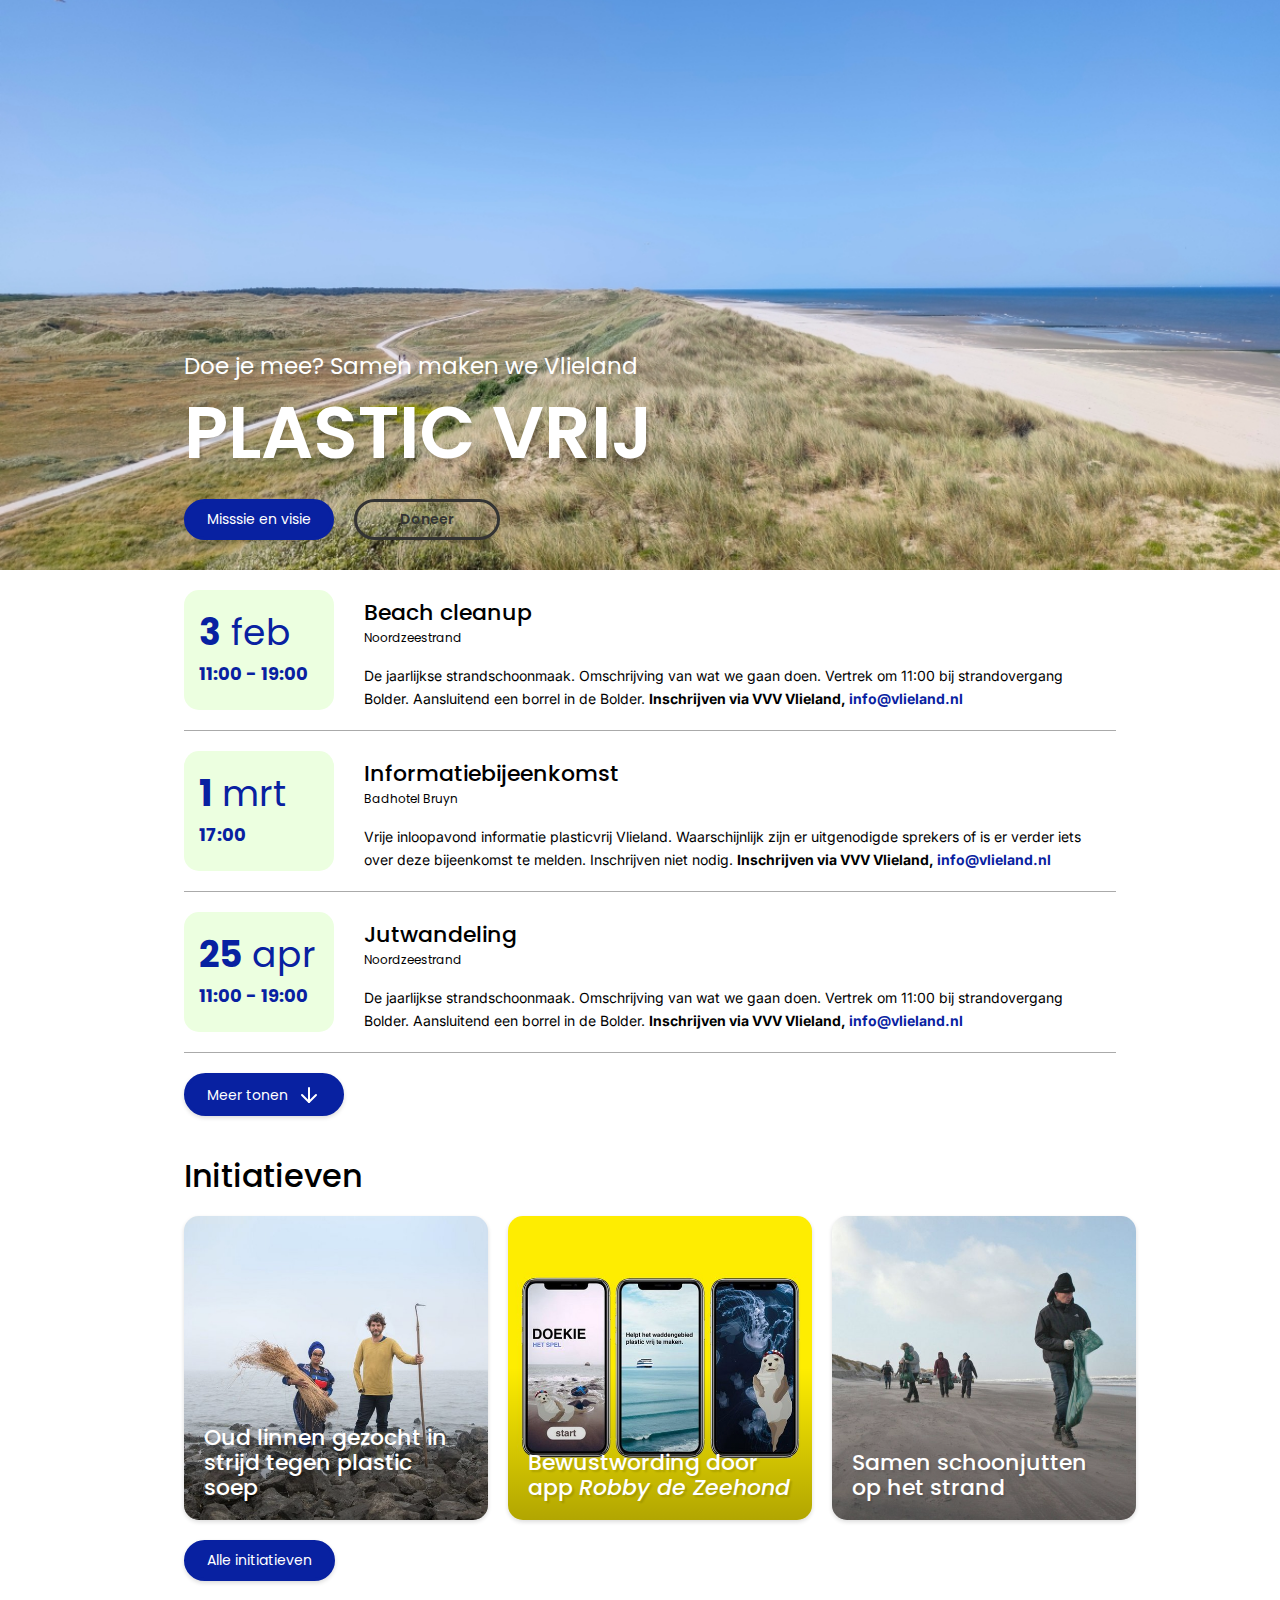
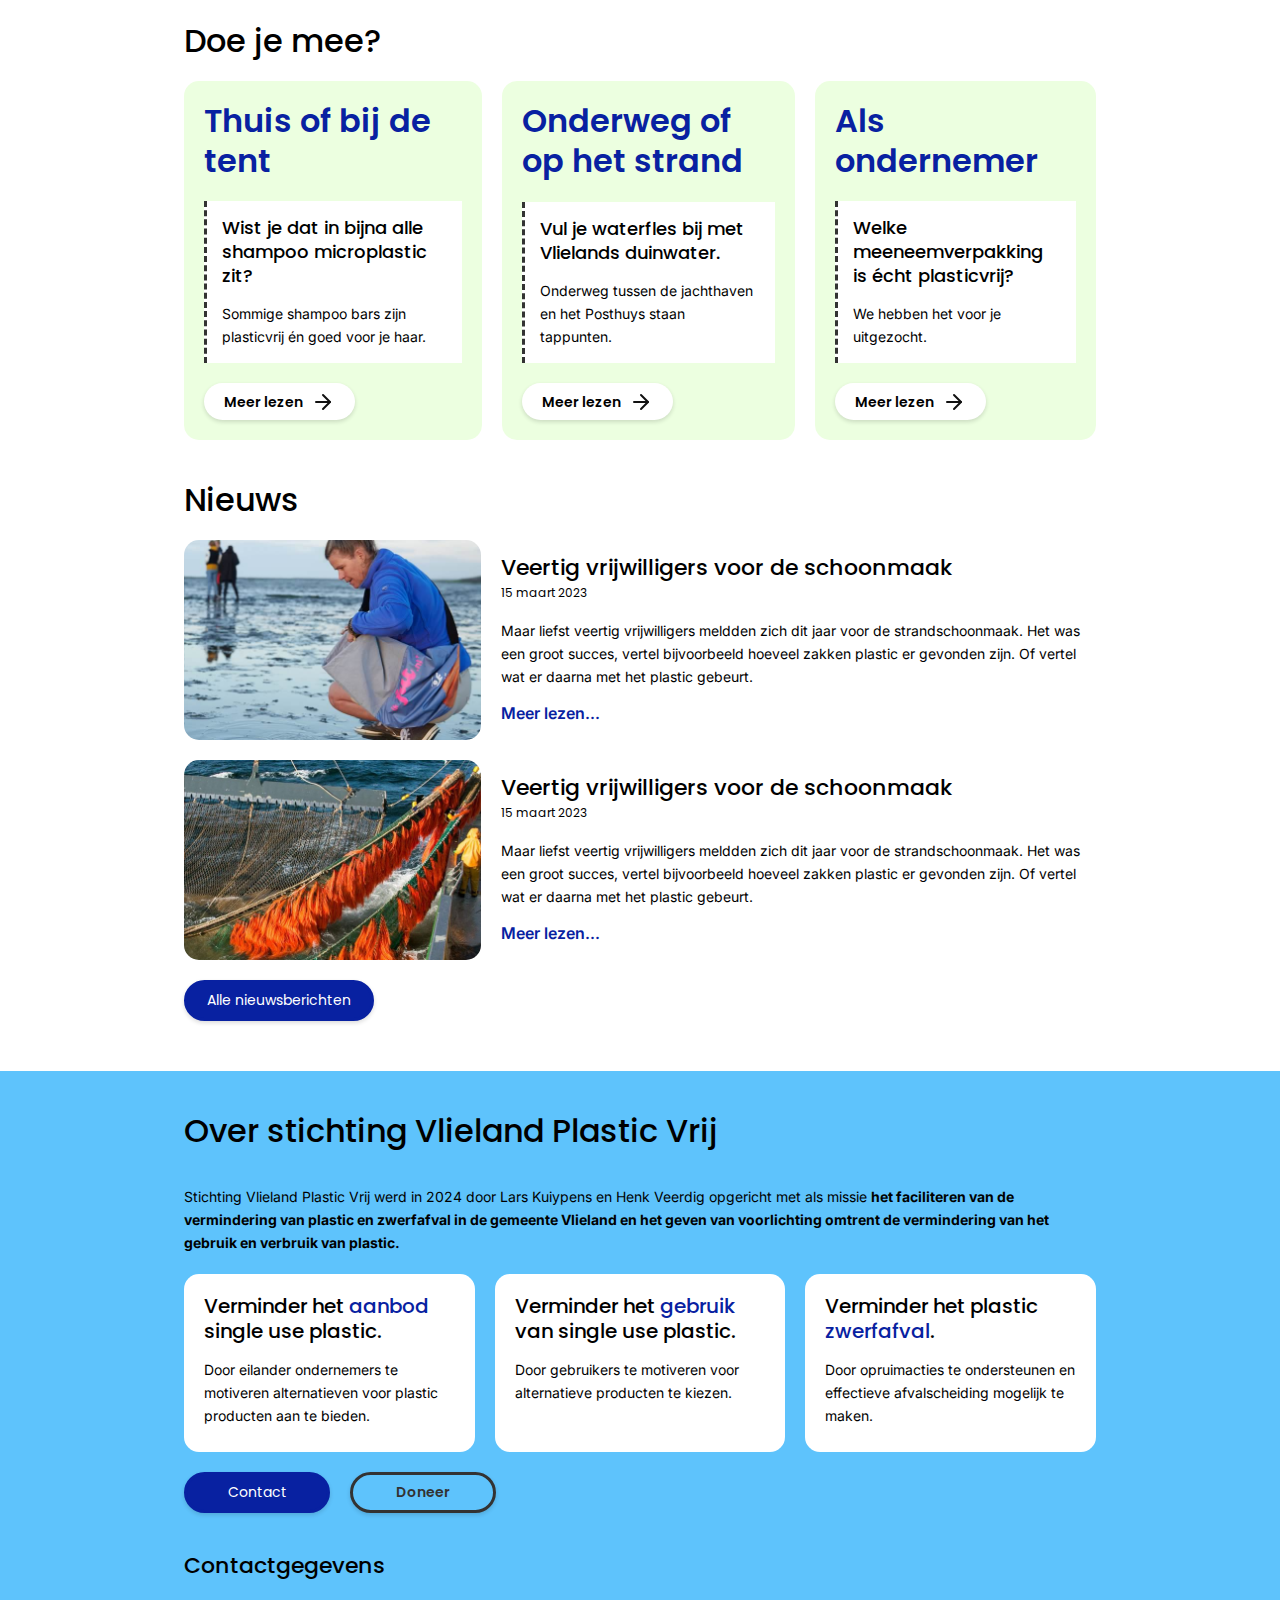
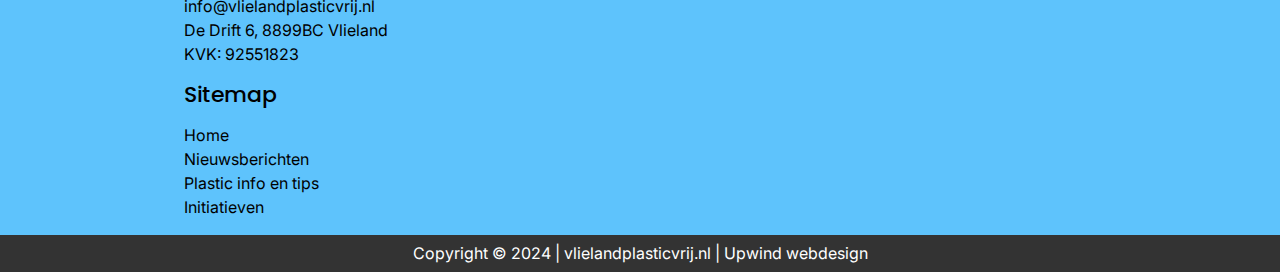
==== index.html @ a77dc246 "Update index.html" ====
<!DOCTYPE html>
<html lang="nl">

<head>
    <meta charset="UTF-8">
    <meta name="viewport" content="width=device-width, initial-scale=1.0">
    <link rel="stylesheet" href="style/agenda.css">
    <link rel="stylesheet" href="style/variables.css">
    <link rel="stylesheet" href="style/main.css">
    <link rel="stylesheet" href="style/home.css">
    <link rel="stylesheet" href="style/initiatieven-nieuws.css">
    <link rel="stylesheet" href="style/overstichting.css">
    <link rel="preconnect" href="https://fonts.googleapis.com">
    <link rel="preconnect" href="https://fonts.gstatic.com" crossorigin>
    <link
        href="https://fonts.googleapis.com/css2?family=Inter:wght@400;500;600;700;800&family=Poppins:wght@400;500;600;700&display=swap"
        rel="stylesheet">
    <meta name="robots" content="noindex, nofollow">
    <title>Staging Vlieland Plastic Vrij</title>
</head>

<body>
    <header>
        <div class="titel boxed">
            Doe je mee? Samen maken we Vlieland
        </div>
        <h1 class="boxed">Plastic vrij</h1>
        <div class="boxed buttons">
            <a href="#" class="main-button">
                Misssie en visie
            </a>
            <a href="#" class="secondary-button">Doneer</a>
        </div>
    </header>
    <section class="agenda">
        <div class="agenda-item">
            <div class="datum-container">
                <span class="datum">
                    <span class="dag">3</span>
                    <span class="maand">feb</span></span>
                <span class="tijd">11:00 - 19:00</span>
            </div>
            <div class="agenda-content">
                <h3>Beach cleanup</h3>
                <span class="subtitle">Noordzeestrand</span>
                <p>De jaarlijkse strandschoonmaak. Omschrijving van wat we gaan doen. Vertrek om 11:00 bij
                    strandovergang Bolder. Aansluitend een borrel in de Bolder.
                    <span class="agenda-informatie">Inschrijven via VVV Vlieland, <a
                            href="#">info@vlieland.nl</a></span>
                </p>
            </div>
        </div>
        <div class="agenda-item">
            <div class="datum-container">
                <span class="datum">
                    <span class="dag">1</span>
                    <span class="maand">mrt</span></span>
                <span class="tijd">17:00</span>
            </div>
            <div class="agenda-content">
                <h3>Informatiebijeenkomst</h3>
                <span class="subtitle">Badhotel Bruyn</span>
                <p>Vrije inloopavond informatie plasticvrij Vlieland. Waarschijnlijk zijn er uitgenodigde sprekers of is
                    er verder iets over deze bijeenkomst te melden. Inschrijven niet nodig.
                    <span class="agenda-informatie">Inschrijven via VVV Vlieland, <a
                            href="#">info@vlieland.nl</a></span>
                </p>
            </div>
        </div>
        <div class="agenda-item">
            <div class="datum-container">
                <span class="datum">
                    <span class="dag">25</span>
                    <span class="maand">apr</span></span>
                <span class="tijd">11:00 - 19:00</span>
            </div>
            <div class="agenda-content">
                <h3>Jutwandeling</h3>
                <span class="subtitle">Noordzeestrand</span>
                <p>De jaarlijkse strandschoonmaak. Omschrijving van wat we gaan doen. Vertrek om 11:00 bij
                    strandovergang Bolder. Aansluitend een borrel in de Bolder.
                    <span class="agenda-informatie">Inschrijven via VVV Vlieland, <a
                            href="#">info@vlieland.nl</a></span>
                </p>
            </div>
        </div>
        <a href="#" class="main-button">Meer tonen <img src="images/chevron-down.svg" alt="+"></a>
    </section>

    <section class="initiatieven boxed">
        <h2>Initiatieven</h2>
        <div class="container">
            <div class="caroussel">
                <a href="#">
                    <div>
                        <h3>Oud linnen gezocht in strijd tegen plastic soep</h3>
                    </div>
                </a>
                <a href="#">
                    <div>
                        <h3>Bewustwording door app <em>Robby de Zeehond</em></h3>
                    </div>
                </a>
                <a href="#">
                    <div>
                        <h3>Samen schoonjutten op het strand</h3>
                    </div>
                </a>
            </div>
        </div>
        <a href="#" class="main-button">Alle initiatieven</a>
    </section>

    <section class="doejemee boxed">
        <h2>Doe je mee?</h2>
        <div class="container">
            <div>
                <h3>Thuis of bij de tent</h3>
                <div>
                    <h4>Wist je dat in bijna alle shampoo microplastic zit?</h4>
                    <p>Sommige shampoo bars zijn plasticvrij én goed voor je haar.</p>
                </div>
                <a href="#" class="white-button">Meer lezen <img src="images/chevron-right.svg" alt=""></a>
            </div>

            <div>
                <h3>Onderweg of op het strand</h3>
                <div>
                    <h4>Vul je waterfles bij met Vlielands duinwater.</h4>
                    <p>Onderweg tussen de jachthaven en het Posthuys staan tappunten.</p>
                </div>
                <a href="#" class="white-button">Meer lezen <img src="images/chevron-right.svg" alt=""></a>
            </div>

            <div>
                <h3>Als ondernemer</h3>
                <div>
                    <h4>Welke meeneemverpakking is écht plasticvrij?</h4>
                    <p>We hebben het voor je uitgezocht.</p>
                </div>
                <a href="#" class="white-button">Meer lezen <img src="images/chevron-right.svg" alt=""></a>
            </div>
        </div>
    </section>

    <section class="nieuws boxed">
        <h2>Nieuws</h2>
        <div class="container">
            <div class="nieuwsbericht">
                <a href="#" class="foto">
                </a>
                <div class="content">
                    <a href="#">
                        <h3>Veertig vrijwilligers voor de schoonmaak</h3>
                    </a>
                    <div class="subtitle">15 maart 2023</div>
                    <p>Maar liefst veertig vrijwilligers meldden zich dit jaar voor de strandschoonmaak. Het was een
                        groot succes, vertel bijvoorbeeld hoeveel zakken plastic er gevonden zijn. Of vertel wat er
                        daarna met het plastic gebeurt.</p>
                    <a href="#" class="meer-lezen">Meer lezen...</a>
                </div>
            </div>

            <div class="nieuwsbericht">
                <a href="#" class="foto">
                </a>
                <div class="content">
                    <a href="#">
                        <h3>Veertig vrijwilligers voor de schoonmaak</h3>
                    </a>
                    <div class="subtitle">15 maart 2023</div>
                    <p>Maar liefst veertig vrijwilligers meldden zich dit jaar voor de strandschoonmaak. Het was een
                        groot succes, vertel bijvoorbeeld hoeveel zakken plastic er gevonden zijn. Of vertel wat er
                        daarna met het plastic gebeurt.</p>
                    <a href="#" class="meer-lezen">Meer lezen...</a>
                </div>
            </div>

        </div>
        <a href="#" class="main-button">Alle nieuwsberichten</a>
    </section>

    <section class="overstichting">
        <div class="boxed">
            <h2>Over stichting Vlieland Plastic Vrij</h2>
            <p>Stichting Vlieland Plastic Vrij werd in 2024 door Lars Kuiypens en Henk Veerdig opgericht met als missie
                <strong>het faciliteren van de vermindering van plastic en zwerfafval in de gemeente Vlieland en het
                    geven van voorlichting omtrent de vermindering van het gebruik en verbruik van plastic.</strong>
            </p>
            <div class="container">
                <div>
                    <h3>Verminder het <span>aanbod</span> single use plastic.</h3>
                    <p>Door eilander ondernemers te motiveren alternatieven voor plastic producten aan te bieden.</p>
                </div>
                <div>
                    <h3>Verminder het <span>gebruik</span> van single use plastic.</h3>
                    <p>Door gebruikers te motiveren voor alternatieve producten te kiezen.</p>
                </div>
                <div>
                    <h3>Verminder het plastic <span>zwerfafval</span>.</h3>
                    <p>Door opruimacties te ondersteunen en effectieve afvalscheiding mogelijk te maken.</p>
                </div>
            </div>
            <div class="buttons">
                <a href="#" class="main-button">Contact</a><a href="#" class="secondary-button">Doneer</a>
            </div>
        </div>
    </section>

    <footer>
        <div class="boxed">
            <div>
                <h3>Contactgegevens</h3>
                <ul>
                    <li>
                        <a href="mailto:info@vlielandplasticvrij.nl">info@vlielandplasticvrij.nl</a>
                    </li>
                    <li>
                        <a href="#">De Drift 6, 8899BC Vlieland</a>
                    </li>
                    <li>KVK: 92551823</li>
                </ul>
            </div>
            <div>
                <h3>Sitemap</h3>
                <ul>
                    <li><a href="#">
                            Home
                        </a></li>
                    <li><a href="#">
                            Nieuwsberichten
                        </a></li>
                    <li><a href="#">
                            Plastic info en tips
                        </a></li>
                    <li><a href="#">
                            Initiatieven
                        </a></li>
                </ul>
            </div>
        </div>
        <div class="subfooter">
            <span>Copyright © 2024 | vlielandplasticvrij.nl | <a href="https://upwindwebdesign.nl">Upwind
                    webdesign</a></span>
        </div>
    </footer>
</body>

</html>
---- style/agenda.css ----
.datum-container {
    border-radius: var(--round);
    margin: 10px;
    padding: 15px;
    padding-top: 5px;
    padding-bottom: 5px;
    background-color: var(--background);
    font-family: 'Poppins', sans-serif;
    color: var(--primary)
}

.datum {
    min-width: 120px;
    display: inline-block;
    font-size: 25px;

}

.dag {
    font-weight: 700;
}

.tijd {
    font-size: 21px;
}

.agenda-informatie {
    font-weight: 700;
}

.agenda-informatie a {
    text-decoration: none;
    color: var(--primary);
}

.agenda-informatie a:hover {
    text-decoration: underline;
}

@media screen and (min-width: 992px) {
    .datum-container {
        width: 177px;
        display: flex;
        flex-direction: column;
        margin-left: 0;
        padding-top: 15px;
    }

    .datum {
        font-size: 36px;
        width: 100%;
    }

    .tijd {
        font-size: 18px;
        font-weight: 700;
    }
}

.agenda-content {
    border-bottom: var(--border-subtle);
    margin: 20px 20px 0px 20px;
    padding-bottom: 15px;
}

.agenda-item {
    padding-bottom: 20px;
}

.agenda .main-button {
    margin-left:20px;
}


@media screen and (min-width: 992px) {
    .agenda-item {
        border-bottom: var(--border-subtle);
        display: flex;
        flex-direction: row;
        padding: 10px 0px;
    }

    .agenda-content {
        border-bottom: none;
        padding-bottom: 5px;
    }

    .agenda {
        max-width: 932px;
        margin: auto;
        padding-left: 20px;
    }
    .agenda .main-button {
        margin-left:0px;
        margin-top: 20px;
    }
}
---- style/variables.css ----
:root {
    --text: #333;
    --surface: #fff;
    --primary: #0821a1;
    --primary-hover: #0b1c72;
    --theme: #5EC3FC;
    --background: #ecffe0;
    --round: 15px;
    --border-subtle: 1px solid #aaa;
    --drop-shadow: 0px 2px 4px 2px rgba(0, 0, 0, 0.14);
    --schaduw: 0px 2px 4px 0px rgba(0, 0, 0, 0.14);
    --placeholder: #eee;
}
---- style/main.css ----
body {
    margin: 0;
    font-family: 'Inter', sans-serif;
}

.boxed {
    padding-left: 20px;
    padding-right: 20px;
}

html {
    scroll-behavior: smooth;
}

section {
    margin-top: 20px;
}

@media screen and (min-width: 992px) {
    .boxed {
        width: 952px;
        margin-left: auto;
        margin-right: auto;
        box-sizing: border-box;
    }
}

/* - - - MAIN FONTS - - - */

a {
    text-decoration:initial;
    color: initial;
}

h1 {
    font-family: 'Poppins', sans-serif;
    font-size: 42px;
    line-height: 42px;
    text-transform: uppercase;
    font-weight: 600;
    color: var(--surface);
    text-shadow: 2px 4px 2px rgba(0, 0, 0, 0.14);
    margin: 0px;
    padding-bottom: 20px;
}



header .titel {
    font-family: 'Poppins', sans-serif;
    font-size: 26px;
    color: var(--surface);
    text-shadow: 2px 4px 2px rgba(0, 0, 0, 0.14);
    max-width: 320px;
}

@media screen and (min-width: 992px) {
    h1 {
        font-size: 73px;
        line-height: 73px;
    }

    header .titel {
        font-size: 23px;
        line-height: 40px;
        max-width: 992px;
    }
}

h2 {
    font-family: 'Poppins', sans-serif;
    font-size: 32px;
    line-height: 40px;
    font-weight: 500;
    margin: 0px;
    padding-top: 20px;
    padding-bottom: 20px;
}

h4 {
    font-family: 'Poppins', sans-serif;
    font-size: 18px;
    line-height: 24px;
    font-weight: 500;
    margin: 0px;
}

h3 {
    font-family: 'Poppins', sans-serif;
    font-size: 26px;
    line-height: 32px;
    font-weight: 500;
    margin: 0px;
}

.subtitle {
    font-family: 'Poppins', sans-serif;
    font-size: 15px;
    line-height: 32px;
    font-weight: 400;
    margin: 0px;
}

p {
    font-family: 'Inter', sans-serif;
    font-size: 16px;
    line-height: 27px;
    margin-bottom: 5px;
}

@media screen and (min-width: 992px) {
    h3 {
        font-size: 22px;
        line-height: 25px;
    }

    .subtitle {
        font-size: 12px;
        line-height: 25px;
    }

    p {
        font-size: 14px;
        line-height: 23px;
    }
}

/* - - - BUTTONS - - - */

a[class*="button"] {
    border-radius: 50px;
    font-family: 'Poppins', sans-serif;
    font-size: 16px;
    text-decoration: none;
    padding: 7px 20px;
    min-width: 80px;
    display: inline-block;
    text-align: center;
    box-shadow: var(--schaduw);
    transition-duration: 300ms;
}

a[class*="button"]:hover {
    box-shadow: var(--drop-shadow);
}

a.main-button {
    color: var(--surface);
    background-color: var(--primary);
    border: var(--primary) 3px solid;
}

a.main-button:hover {
    background-color: var(--primary-hover);
}

a.secondary-button {
    color: var(--text);
    border: var(--text) 3px solid;
    font-weight: 600;
}

a.white-button {
    background-color: var(--surface);
    font-weight: 600;
}

@media screen and (min-width: 992px) {
    a[class*="button"] {
        font-size: 14px;
        min-width: 100px;
    }
}

a>img {
    margin-bottom: -7px;
    margin-left: 5px;
}

/* - - - FOOTER - - - */

.subfooter {
    padding: 5px;
    background-color: var(--text);
    color: var(--surface);
    text-align:center;
    font-size: 16px;
    line-height: 27px;
}

.subfooter a {
    color: inherit;
}

footer {
    background-color: var(--theme);
}

ul {
    list-style: none;
    padding-left:0px;
    font-size: 16px;
    line-height: 24px;
}
ul a:hover {
    text-decoration:underline;
}
---- style/home.css ----
header {
    background-color: var(--placeholder);
    background-image: url(../images/strand.jpg);
    background-size: cover;
    background-position: center;
    height: 60vh;
    display: flex;
    flex-direction: column;
    justify-content: center;
    gap: 10px;
    padding-bottom: 30px;
    position: relative;
}

header .buttons {
    position: absolute;
    bottom: 20px;
    display: flex;
    gap: 20px;
    max-width: 100%;
    flex-wrap:wrap;
}

@media screen and (min-width: 992px) {
    header .buttons {
        position :static;
    }
    header {
        justify-content: end;
    }
}

/* - - - DOE JE MEE? - - - */

.doejemee h3 {
    color: var(--primary);
    font-weight: 600;
    flex-grow: 1;
}

@media screen and (min-width: 557px) {
    .doejemee h3 {
        font-size: 32px;
        line-height: 40px
    }
}

.doejemee .container {
    display:flex;
    flex-direction: column;
    gap: 20px;
    
}

.doejemee .container>div {
    background-color: var(--background);
    border-radius: var(--round);
    padding: 20px;
    display: flex;
    flex-direction: column;
    gap: 20px;
}

.white-button {
    width: fit-content;
}

.doejemee .container>div>div {
    background-color: var(--surface);
    padding: 15px 15px 10px 15px;
    border-left: var(--text) dashed 3px;
}

@media screen and (min-width: 992px) {
    .doejemee .container {
        display: flex;
        flex-direction:row;
    }
}
---- style/initiatieven-nieuws.css ----
.initiatieven .container {
    margin-bottom: 20px;
}

.initiatieven .caroussel {
    display: flex;
    flex-direction: column;
    gap: 20px;
}

.initiatieven .caroussel a {
    background-color: var(--placeholder);
    color: var(--surface);
    text-decoration: none;
    box-shadow: var(--schaduw);
    transition-duration: 300ms;
    height: 340px;
    min-width: 304px;
    box-sizing: border-box;
    border-radius: var(--round);
    background-size: cover;
    background-position: center;
}

.initiatieven .caroussel a:nth-child(1) {
    background-image: url(../images/plasticsoep.jpg);
}

.initiatieven .caroussel a:nth-child(2) {
background-image: url(../images/doekie.jpg);
}

.initiatieven .caroussel a:nth-child(3) {
    background-image: url(../images/jutten2.jpg);
}

.initiatieven .caroussel a div {
    height: 100%;
    width: 100%;
    background: linear-gradient(180deg, rgba(0,0,0,0) 50%, rgba(0,0,0, 0.3) 100%);
    padding: 20px;
    border-radius: var(--round);
    box-sizing: border-box;
    display: flex;
    align-items: end;
    text-shadow: 2px 2px 2px rgba(0, 0, 0, 0.14);
}

.initiatieven .caroussel a:hover {
    box-shadow: var(--drop-shadow);
}

@media screen and (min-width: 557px) {
    .initiatieven .caroussel {
        flex-direction: row;
        width: 150%;

    }

    .initiatieven .container {
        overflow-x: scroll;
    }

    .initiatieven .caroussel a {
        height: 45vw;
        width: 49%
    }
}

@media screen and (min-width: 992px) {
    .initiatieven .caroussel {
        width: 100%;
    }
    .initiatieven .caroussel a {
        height: 304px;
        width: 10%;
    }

    .initiatieven .container {
        overflow-x: initial;
    }
}

/* - - - NIEUWS - - - */

.nieuws .container {
    display:flex;
    flex-direction:column;
    gap: 20px;
    margin-bottom: 20px;
}

.nieuwsbericht {
    display:flex;
    flex-direction: column;
}
.nieuwsbericht .content {
    padding-top: 15px;
    padding-bottom: 15px;
}

.nieuwsbericht p {
    padding-bottom: 10px;
}
.nieuwsbericht .foto {
    background-color: var(--placeholder);
    border-radius: var(--round);
    height: 60vw;
    width: 100%;
}

.nieuwsbericht:nth-child(1) .foto {
    background-image: url(../images/jutten.jpg);
    background-position: center;
    background-size: cover;
}

.nieuwsbericht:nth-child(2) .foto {
    background-image: url(../images/vissersboot.jpg);
    background-position: center;
    background-size: cover;
}

@media screen and (min-width: 557px) {
    .nieuws .container {
        flex-direction: row;
    }
    .nieuwsbericht .foto {
        width: 100%;
        height: 30vw;
    }

}

@media screen and (min-width: 992px) {
    .nieuwsbericht {
        flex-direction: row;
        gap: 20px;
    }
    .nieuwsbericht .foto {
        width: 310px;
        height: 200px;
    }
    .nieuwsbericht .content {
        width: 620px;
    }
    .nieuws .container {
        flex-direction: column;
    }
}

.meer-lezen {
    color: var(--primary);
    font-weight: 600;
}

.meer-lezen:hover {
    text-decoration: underline;
    color: var(--primary-hover);
}
---- style/overstichting.css ----
.overstichting {
    background-color: var(--theme);
    margin-top: 50px;
    padding-top: 20px;
    padding-bottom: 40px;
}

.overstichting .container {
    display:flex;
    flex-direction: column;
    gap: 20px;
    margin: 20px 0px;
}

.overstichting .container>div {
    background-color: var(--surface);
    border-radius: var(--round);
    padding: 20px;
}



.overstichting h3 span {
    color: var(--primary);
}

@media screen and (min-width: 992px) {
.overstichting .container {
    flex-direction: row;
}
.overstichting .container>div {
    width: 304px;
}
.overstichting h3 {
    font-size: 20px;
}
}
.buttons {
    display: flex;
    gap: 20px;
    max-width: 100%;
    flex-wrap:wrap;
}
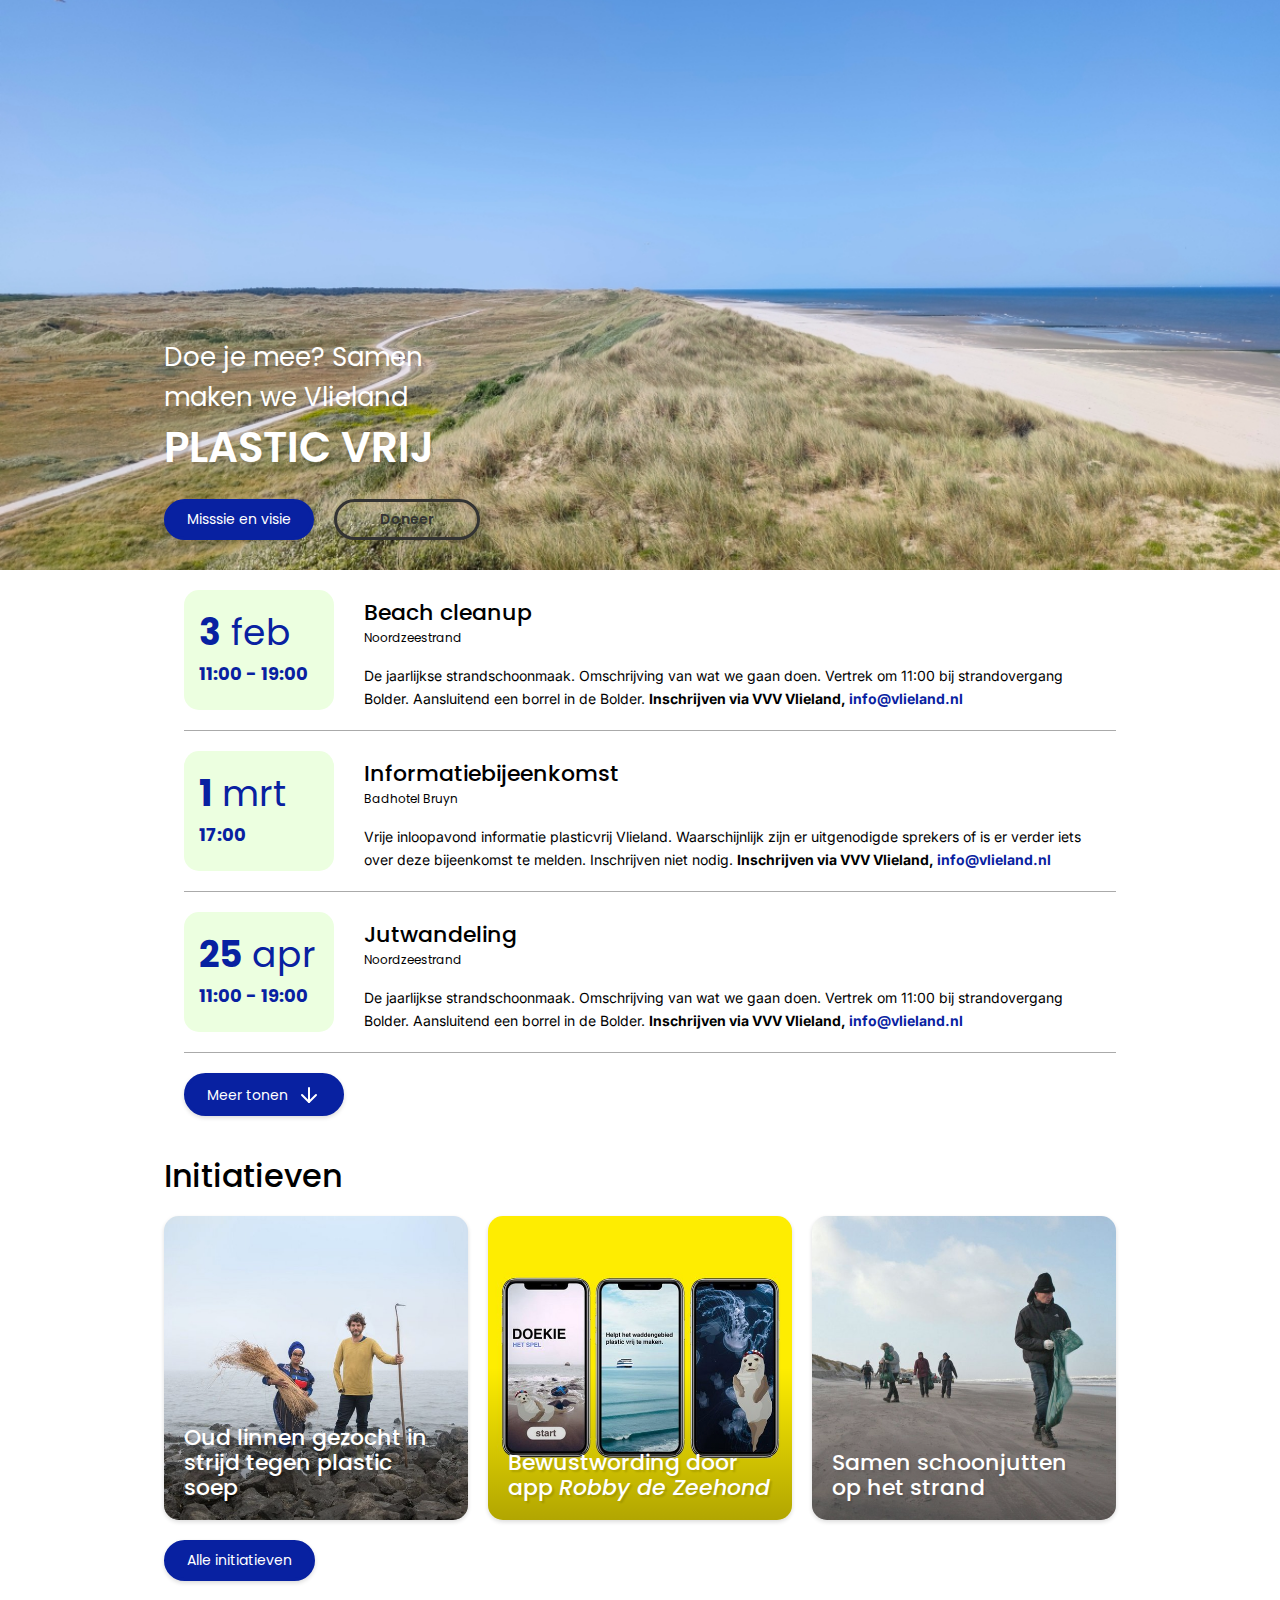
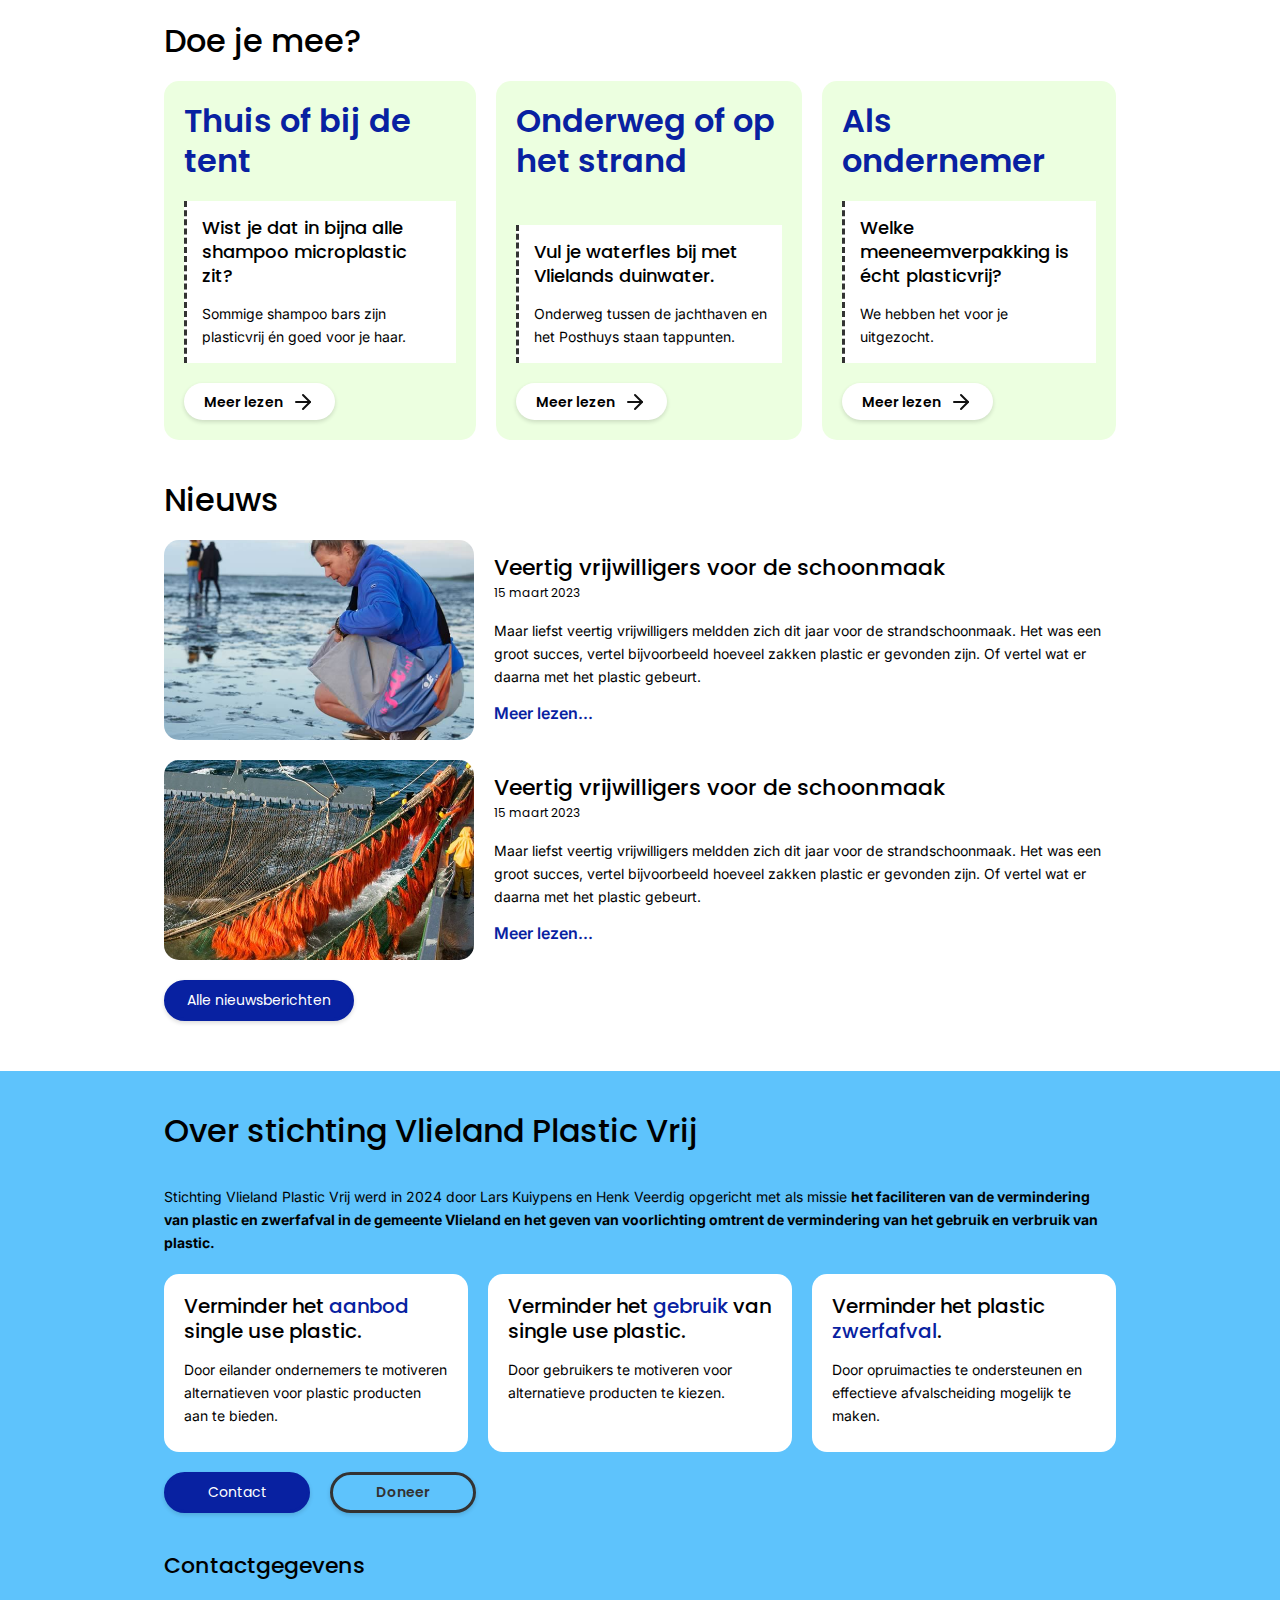
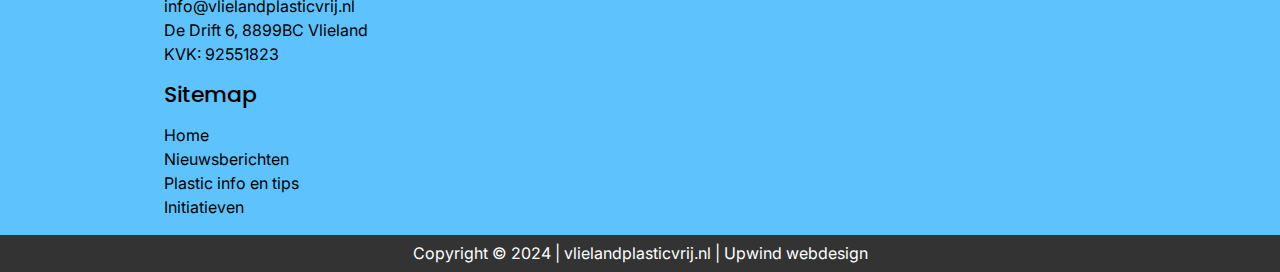
==== commit a2e14c73: "Update index.html" ====
--- a/index.html
+++ b/index.html
@@ -21,9 +21,11 @@
 
 <body>
     <header>
-        <div class="titel boxed">
+        <div class="boxed">
+        <div class="titel">
             Doe je mee? Samen maken we Vlieland
         </div>
+    </div>
         <h1 class="boxed">Plastic vrij</h1>
         <div class="boxed buttons">
             <a href="#" class="main-button">
@@ -148,6 +150,21 @@
         <div class="container">
             <div class="nieuwsbericht">
                 <a href="#" class="foto">
+                </a>
+                <div class="content">
+                    <a href="nieuws/230315-veertig-vrijwilligers-voor-de-schoonmaak.html">
+                        <h3>Veertig vrijwilligers voor de schoonmaak</h3>
+                    </a>
+                    <div class="subtitle">15 maart 2023</div>
+                    <p>Maar liefst veertig vrijwilligers meldden zich dit jaar voor de strandschoonmaak. Het was een
+                        groot succes, vertel bijvoorbeeld hoeveel zakken plastic er gevonden zijn. Of vertel wat er
+                        daarna met het plastic gebeurt.</p>
+                    <a href="#" class="meer-lezen">Meer lezen...</a>
+                </div>
+            </div>
+
+            <div class="nieuwsbericht">
+                <a href="nieuws/230315-veertig-vrijwilligers-voor-de-schoonmaak.html" class="foto">
                 </a>
                 <div class="content">
                     <a href="#">
@@ -161,23 +178,8 @@
                 </div>
             </div>
 
-            <div class="nieuwsbericht">
-                <a href="#" class="foto">
-                </a>
-                <div class="content">
-                    <a href="#">
-                        <h3>Veertig vrijwilligers voor de schoonmaak</h3>
-                    </a>
-                    <div class="subtitle">15 maart 2023</div>
-                    <p>Maar liefst veertig vrijwilligers meldden zich dit jaar voor de strandschoonmaak. Het was een
-                        groot succes, vertel bijvoorbeeld hoeveel zakken plastic er gevonden zijn. Of vertel wat er
-                        daarna met het plastic gebeurt.</p>
-                    <a href="#" class="meer-lezen">Meer lezen...</a>
-                </div>
-            </div>
-
-        </div>
-        <a href="#" class="main-button">Alle nieuwsberichten</a>
+        </div>
+        <a href="nieuws" class="main-button">Alle nieuwsberichten</a>
     </section>
 
     <section class="overstichting">
--- a/style/variables.css
+++ b/style/variables.css
@@ -1,5 +1,6 @@
 :root {
     --text: #333;
+    --subtle: #777;
     --surface: #fff;
     --primary: #0821a1;
     --primary-hover: #0b1c72;
--- a/style/main.css
+++ b/style/main.css
@@ -6,6 +6,7 @@
 .boxed {
     padding-left: 20px;
     padding-right: 20px;
+    box-sizing: border-box;
 }
 
 html {
@@ -18,10 +19,9 @@
 
 @media screen and (min-width: 992px) {
     .boxed {
-        width: 952px;
+        width: 992px;
         margin-left: auto;
         margin-right: auto;
-        box-sizing: border-box;
     }
 }
 
@@ -32,27 +32,8 @@
     color: initial;
 }
 
-h1 {
-    font-family: 'Poppins', sans-serif;
-    font-size: 42px;
-    line-height: 42px;
-    text-transform: uppercase;
-    font-weight: 600;
-    color: var(--surface);
-    text-shadow: 2px 4px 2px rgba(0, 0, 0, 0.14);
-    margin: 0px;
-    padding-bottom: 20px;
-}
-
-
-
-header .titel {
-    font-family: 'Poppins', sans-serif;
-    font-size: 26px;
-    color: var(--surface);
-    text-shadow: 2px 4px 2px rgba(0, 0, 0, 0.14);
-    max-width: 320px;
-}
+
+
 
 @media screen and (min-width: 992px) {
     h1 {
@@ -205,3 +186,45 @@
 ul a:hover {
     text-decoration:underline;
 }
+
+
+@media screen and (min-width: 557px) {
+    .doejemee h3 {
+        font-size: 32px;
+        line-height: 40px
+    }
+}
+
+.doejemee .container {
+    display:flex;
+    flex-direction: column;
+    gap: 20px;
+    
+}
+
+.doejemee .container>div {
+    background-color: var(--background);
+    border-radius: var(--round);
+    padding: 20px;
+    display: flex;
+    flex-direction: column;
+    gap: 20px;
+}
+
+.white-button {
+    width: fit-content;
+}
+
+.doejemee .container>div>div {
+    background-color: var(--surface);
+    padding: 15px 15px 10px 15px;
+    border-left: var(--text) dashed 3px;
+}
+
+@media screen and (min-width: 992px) {
+    .doejemee .container {
+        display: flex;
+        flex-direction:row;
+        justify-content: space-between;
+    }
+}
--- a/style/home.css
+++ b/style/home.css
@@ -21,6 +21,14 @@
     flex-wrap:wrap;
 }
 
+header .titel {
+    font-family: 'Poppins', sans-serif;
+    font-size: 26px;
+    color: var(--surface);
+    text-shadow: 2px 4px 2px rgba(0, 0, 0, 0.14);
+    max-width: 320px;
+}
+
 @media screen and (min-width: 992px) {
     header .buttons {
         position :static;
@@ -32,49 +40,16 @@
 
 /* - - - DOE JE MEE? - - - */
 
-.doejemee h3 {
-    color: var(--primary);
+
+
+h1 {
+    font-family: 'Poppins', sans-serif;
+    font-size: 42px;
+    line-height: 42px;
+    text-transform: uppercase;
     font-weight: 600;
-    flex-grow: 1;
+    color: var(--surface);
+    text-shadow: 2px 4px 2px rgba(0, 0, 0, 0.14);
+    margin: 0px;
+    padding-bottom: 20px;
 }
-
-@media screen and (min-width: 557px) {
-    .doejemee h3 {
-        font-size: 32px;
-        line-height: 40px
-    }
-}
-
-.doejemee .container {
-    display:flex;
-    flex-direction: column;
-    gap: 20px;
-    
-}
-
-.doejemee .container>div {
-    background-color: var(--background);
-    border-radius: var(--round);
-    padding: 20px;
-    display: flex;
-    flex-direction: column;
-    gap: 20px;
-}
-
-.white-button {
-    width: fit-content;
-}
-
-.doejemee .container>div>div {
-    background-color: var(--surface);
-    padding: 15px 15px 10px 15px;
-    border-left: var(--text) dashed 3px;
-}
-
-@media screen and (min-width: 992px) {
-    .doejemee .container {
-        display: flex;
-        flex-direction:row;
-    }
-}
-
--- a/style/initiatieven-nieuws.css
+++ b/style/initiatieven-nieuws.css
@@ -158,3 +158,9 @@
     text-decoration: underline;
     color: var(--primary-hover);
 }
+
+.doejemee h3 {
+    color: var(--primary);
+    font-weight: 600;
+    flex-grow: 1;
+}
--- a/style/overstichting.css
+++ b/style/overstichting.css
@@ -3,7 +3,18 @@
     margin-top: 50px;
     padding-top: 20px;
     padding-bottom: 40px;
-}
+
+        --size: 50px;
+        --p: 25px;
+        --R: sqrt(var(--p) * var(--p) + var(--size) * var(--size));
+      
+        mask:
+          radial-gradient(var(--R) at 50% calc(100% - (var(--size) + var(--p))), #000 99%, #0000 101%)
+            calc(50% - 2 * var(--size)) 0/calc(4 * var(--size)) 100%,
+          radial-gradient(var(--R) at 50% calc(100% + var(--p)), #0000 99%, #000 101%) 
+            50% calc(100% - var(--size)) / calc(4 * var(--size)) 100% repeat-x;
+      }
+
 
 .overstichting .container {
     display:flex;
@@ -14,6 +25,8 @@
 
 .overstichting .container>div {
     background-color: var(--surface);
+    
+
     border-radius: var(--round);
     padding: 20px;
 }
@@ -40,4 +53,4 @@
     gap: 20px;
     max-width: 100%;
     flex-wrap:wrap;
-}+}
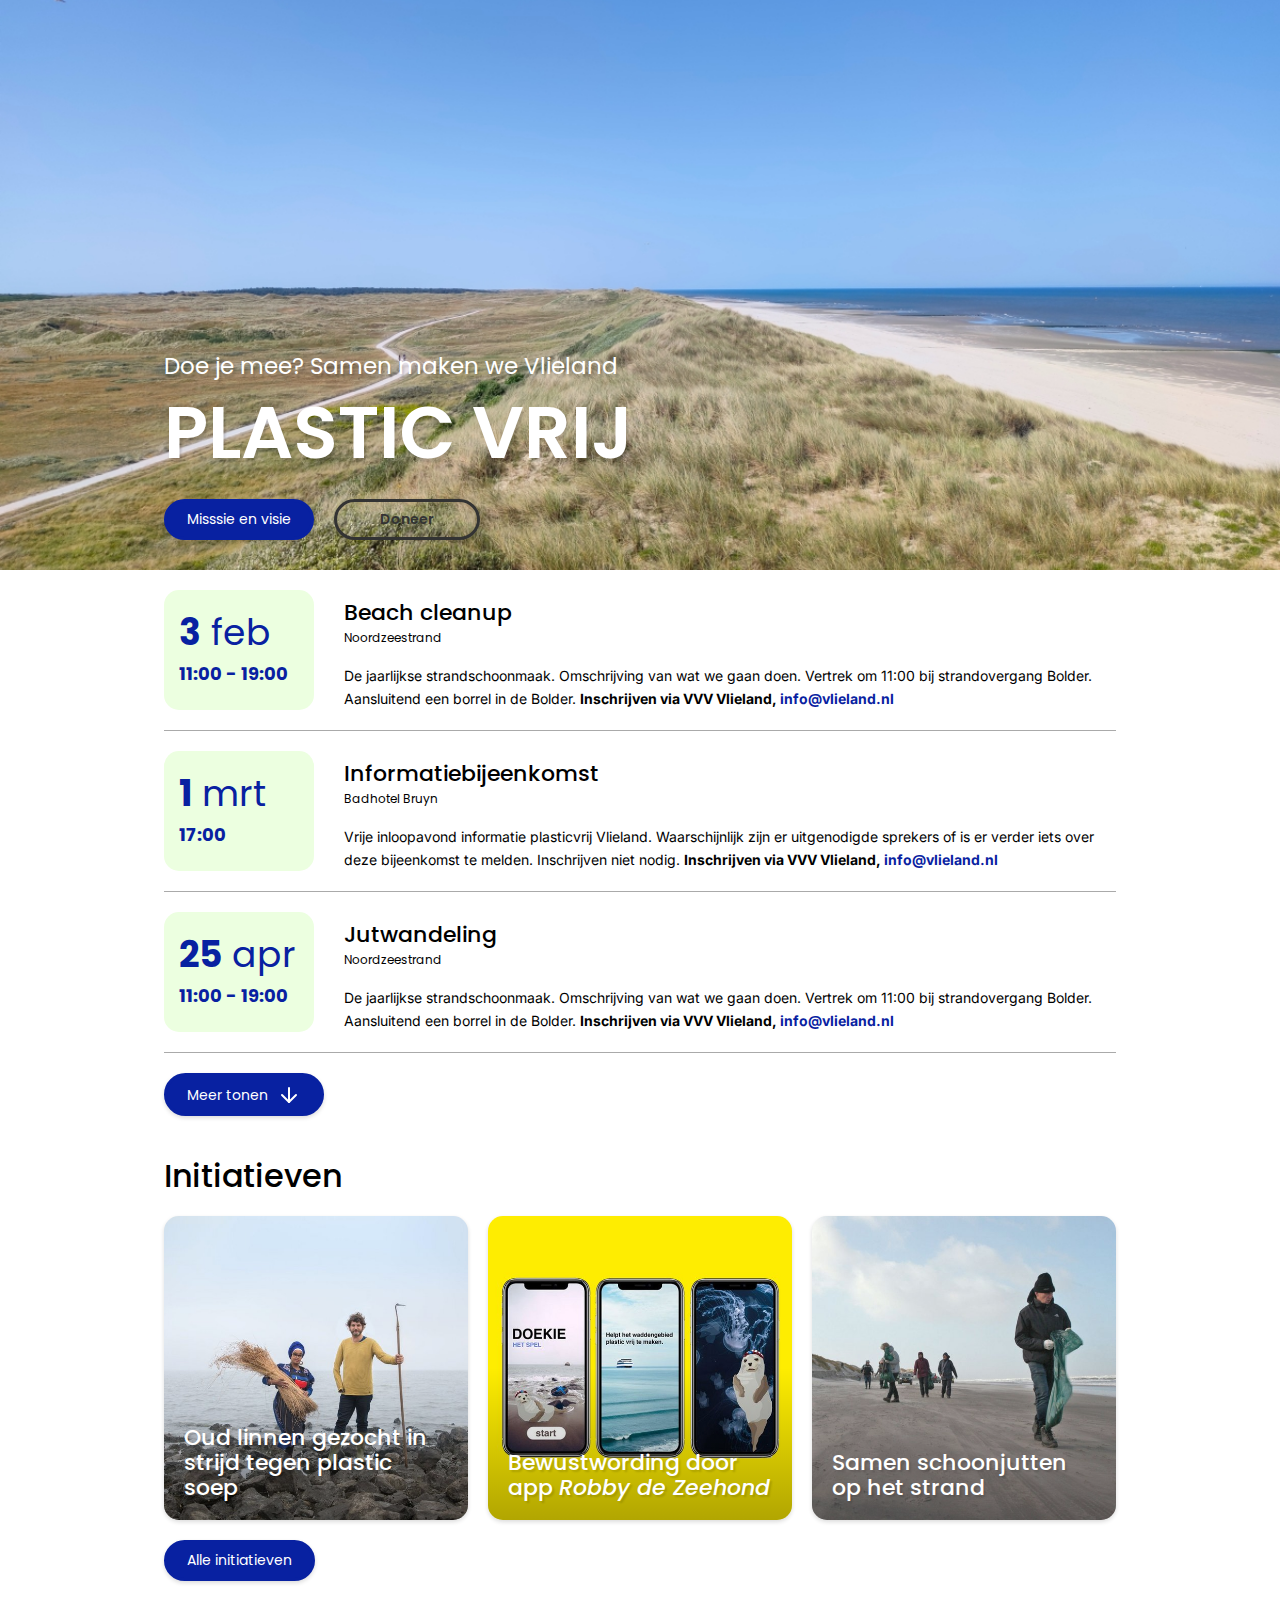
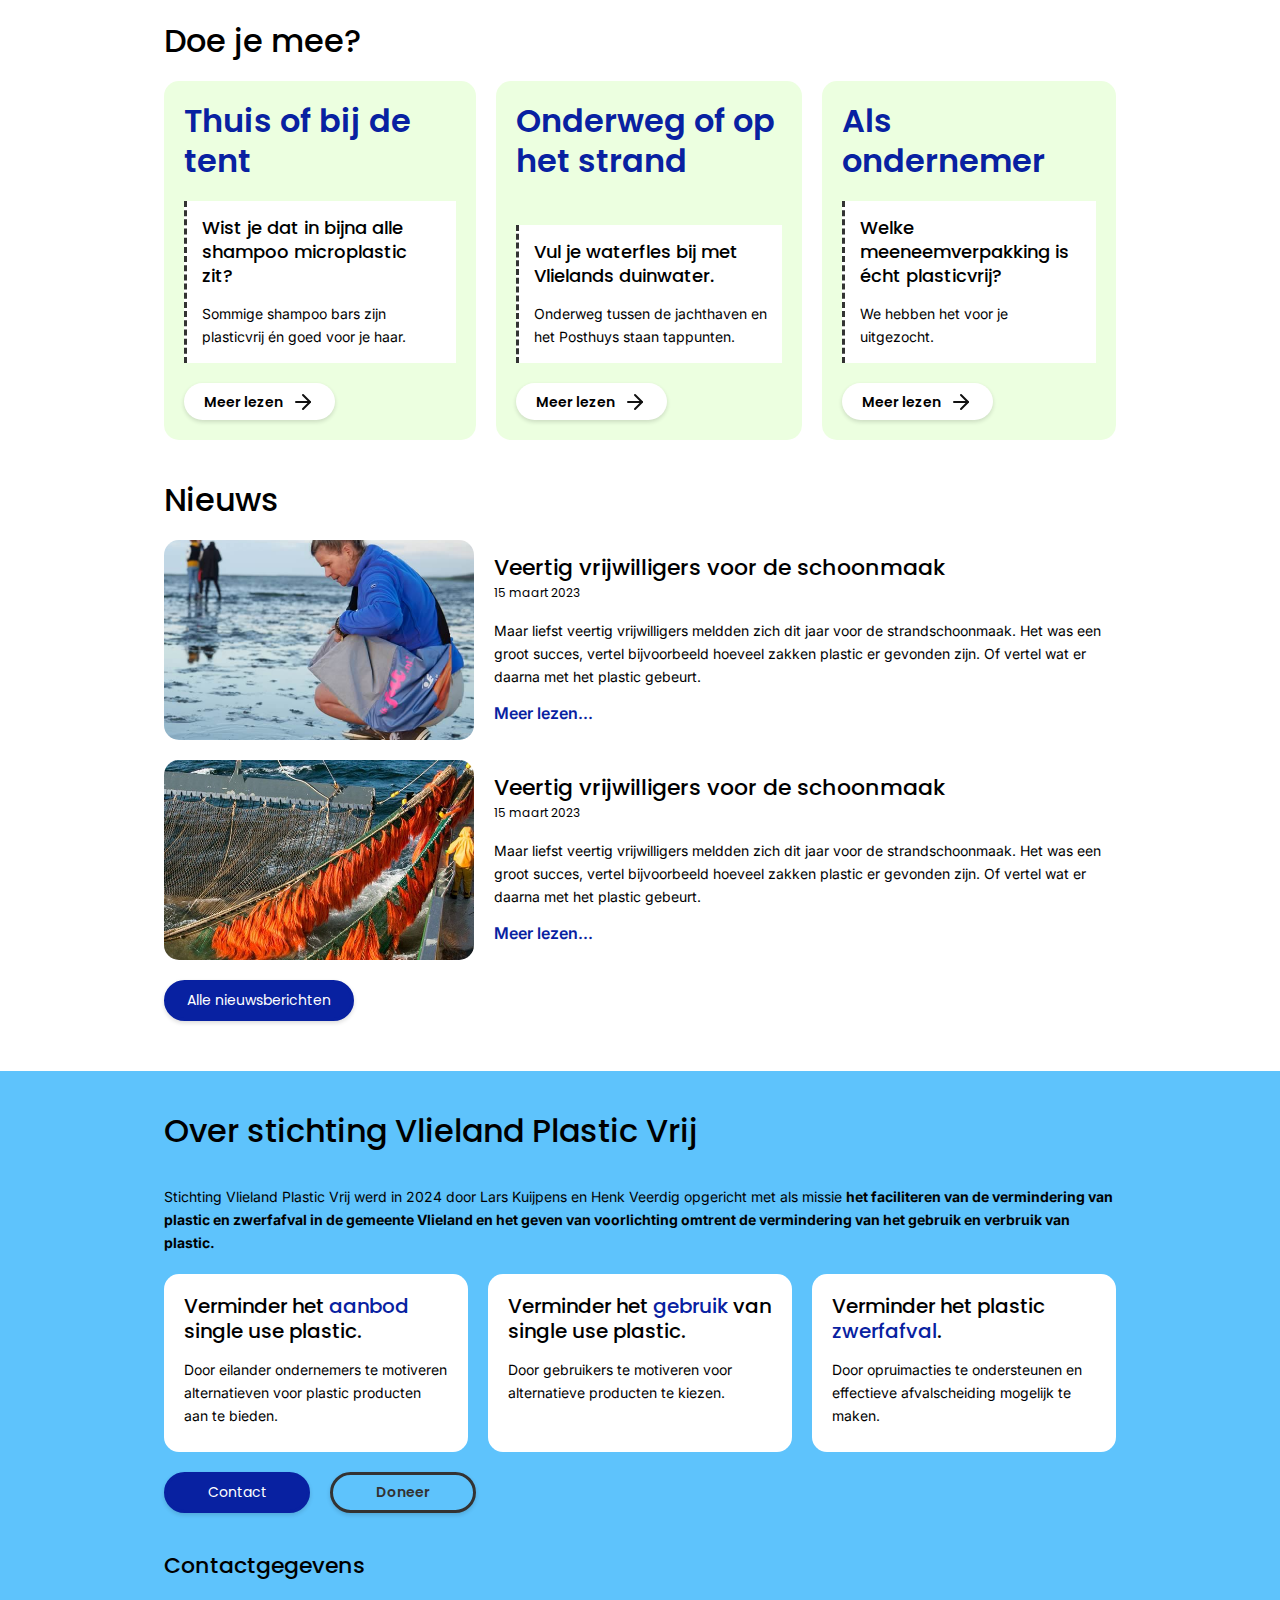
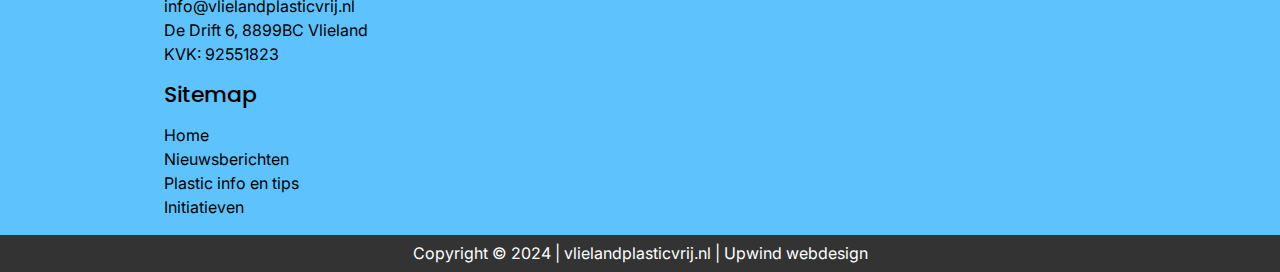
==== commit 8cd64000: "Update index.html" ====
--- a/index.html
+++ b/index.html
@@ -149,7 +149,7 @@
         <h2>Nieuws</h2>
         <div class="container">
             <div class="nieuwsbericht">
-                <a href="#" class="foto">
+                <a href="nieuws/230315-veertig-vrijwilligers-voor-de-schoonmaak.html" class="foto">
                 </a>
                 <div class="content">
                     <a href="nieuws/230315-veertig-vrijwilligers-voor-de-schoonmaak.html">
@@ -159,7 +159,7 @@
                     <p>Maar liefst veertig vrijwilligers meldden zich dit jaar voor de strandschoonmaak. Het was een
                         groot succes, vertel bijvoorbeeld hoeveel zakken plastic er gevonden zijn. Of vertel wat er
                         daarna met het plastic gebeurt.</p>
-                    <a href="#" class="meer-lezen">Meer lezen...</a>
+                    <a href="nieuws/230315-veertig-vrijwilligers-voor-de-schoonmaak.html" class="meer-lezen">Meer lezen...</a>
                 </div>
             </div>
 
@@ -167,14 +167,14 @@
                 <a href="nieuws/230315-veertig-vrijwilligers-voor-de-schoonmaak.html" class="foto">
                 </a>
                 <div class="content">
-                    <a href="#">
+                    <a href="nieuws/230315-veertig-vrijwilligers-voor-de-schoonmaak.html">
                         <h3>Veertig vrijwilligers voor de schoonmaak</h3>
                     </a>
                     <div class="subtitle">15 maart 2023</div>
                     <p>Maar liefst veertig vrijwilligers meldden zich dit jaar voor de strandschoonmaak. Het was een
                         groot succes, vertel bijvoorbeeld hoeveel zakken plastic er gevonden zijn. Of vertel wat er
                         daarna met het plastic gebeurt.</p>
-                    <a href="#" class="meer-lezen">Meer lezen...</a>
+                    <a href="nieuws/230315-veertig-vrijwilligers-voor-de-schoonmaak.html" class="meer-lezen">Meer lezen...</a>
                 </div>
             </div>
 
@@ -185,7 +185,7 @@
     <section class="overstichting">
         <div class="boxed">
             <h2>Over stichting Vlieland Plastic Vrij</h2>
-            <p>Stichting Vlieland Plastic Vrij werd in 2024 door Lars Kuiypens en Henk Veerdig opgericht met als missie
+            <p>Stichting Vlieland Plastic Vrij werd in 2024 door Lars Kuijpens en Henk Veerdig opgericht met als missie
                 <strong>het faciliteren van de vermindering van plastic en zwerfafval in de gemeente Vlieland en het
                     geven van voorlichting omtrent de vermindering van het gebruik en verbruik van plastic.</strong>
             </p>
--- a/style/agenda.css
+++ b/style/agenda.css
@@ -86,9 +86,11 @@
     }
 
     .agenda {
-        max-width: 932px;
+        max-width: 992px;
         margin: auto;
         padding-left: 20px;
+        padding-right: 20px;
+        box-sizing:border-box;
     }
     .agenda .main-button {
         margin-left:0px;
--- a/style/main.css
+++ b/style/main.css
@@ -32,21 +32,6 @@
     color: initial;
 }
 
-
-
-
-@media screen and (min-width: 992px) {
-    h1 {
-        font-size: 73px;
-        line-height: 73px;
-    }
-
-    header .titel {
-        font-size: 23px;
-        line-height: 40px;
-        max-width: 992px;
-    }
-}
 
 h2 {
     font-family: 'Poppins', sans-serif;
--- a/style/home.css
+++ b/style/home.css
@@ -53,3 +53,15 @@
     margin: 0px;
     padding-bottom: 20px;
 }
+
+@media screen and (min-width: 992px) {
+    h1 {
+        font-size: 73px;
+        line-height: 73px;
+    }
+    header .titel {
+        font-size: 23px;
+        line-height: 40px;
+        max-width: 992px;
+    }
+}
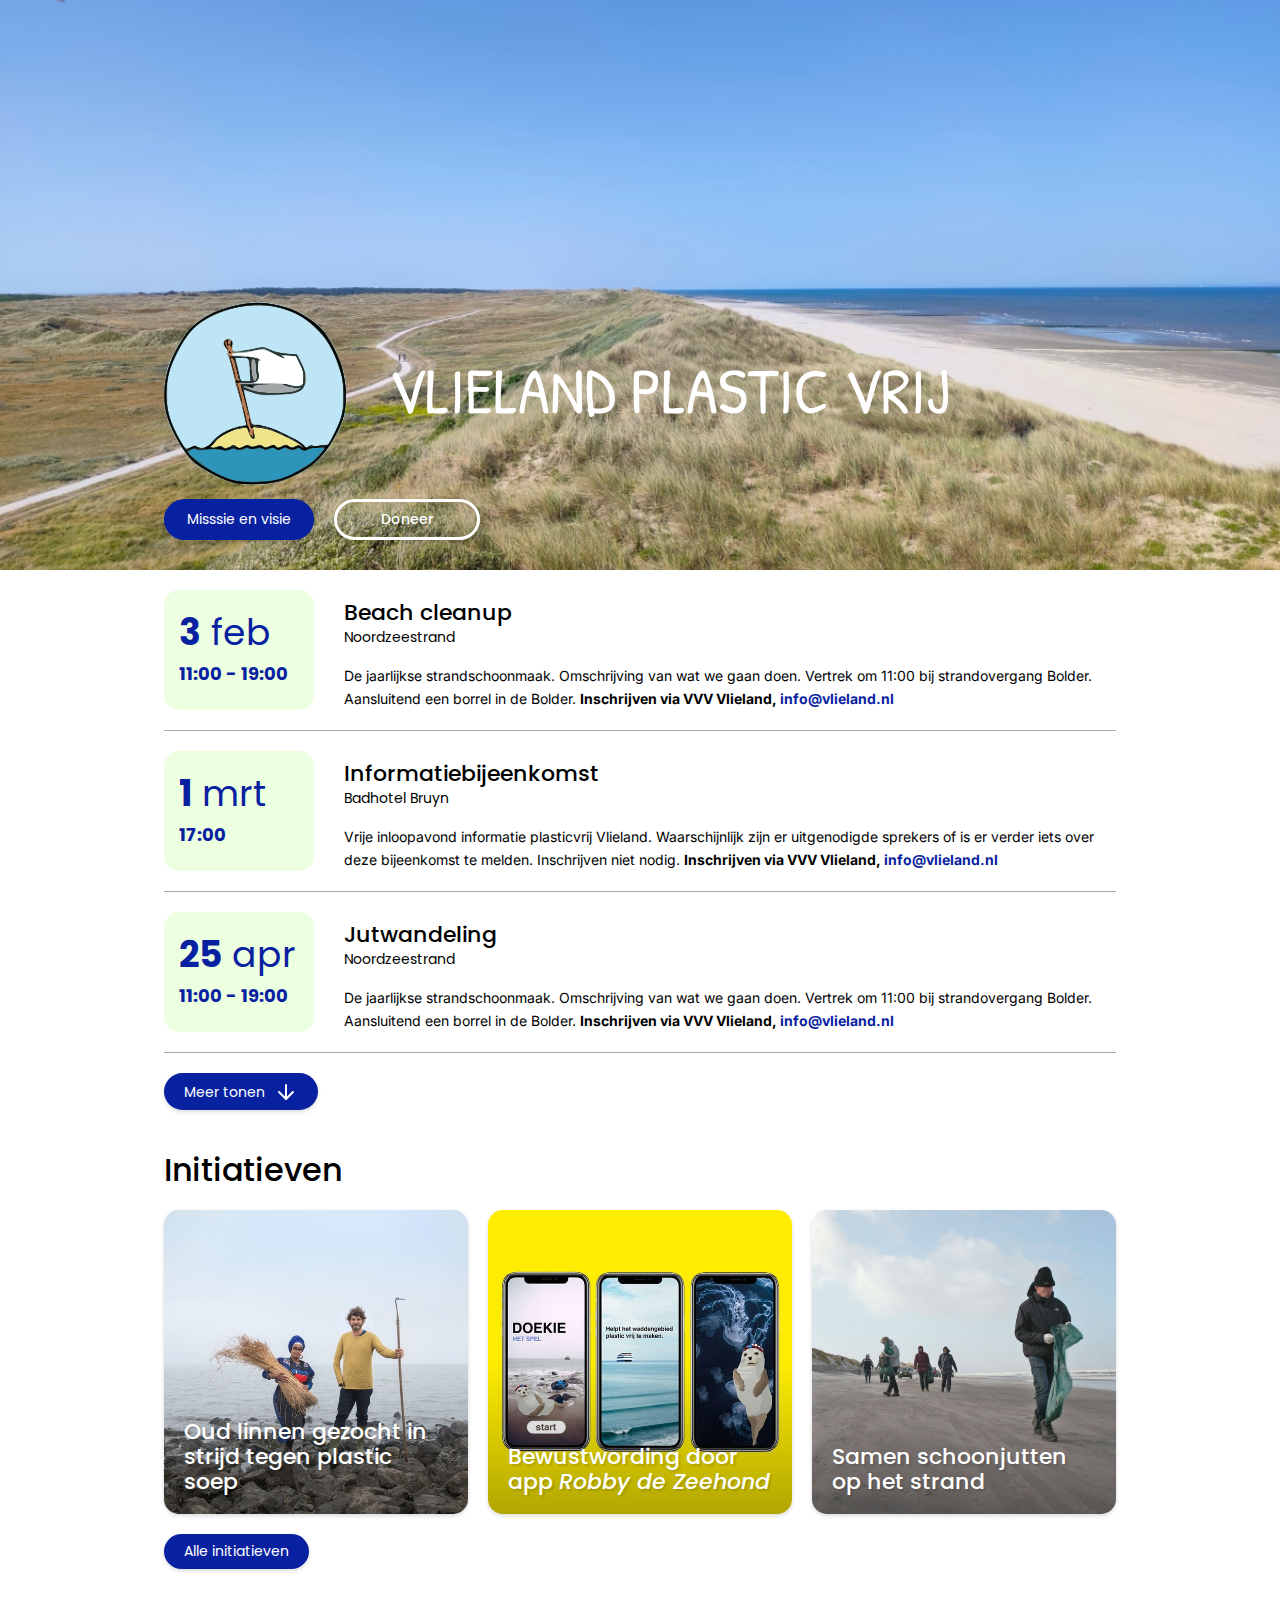
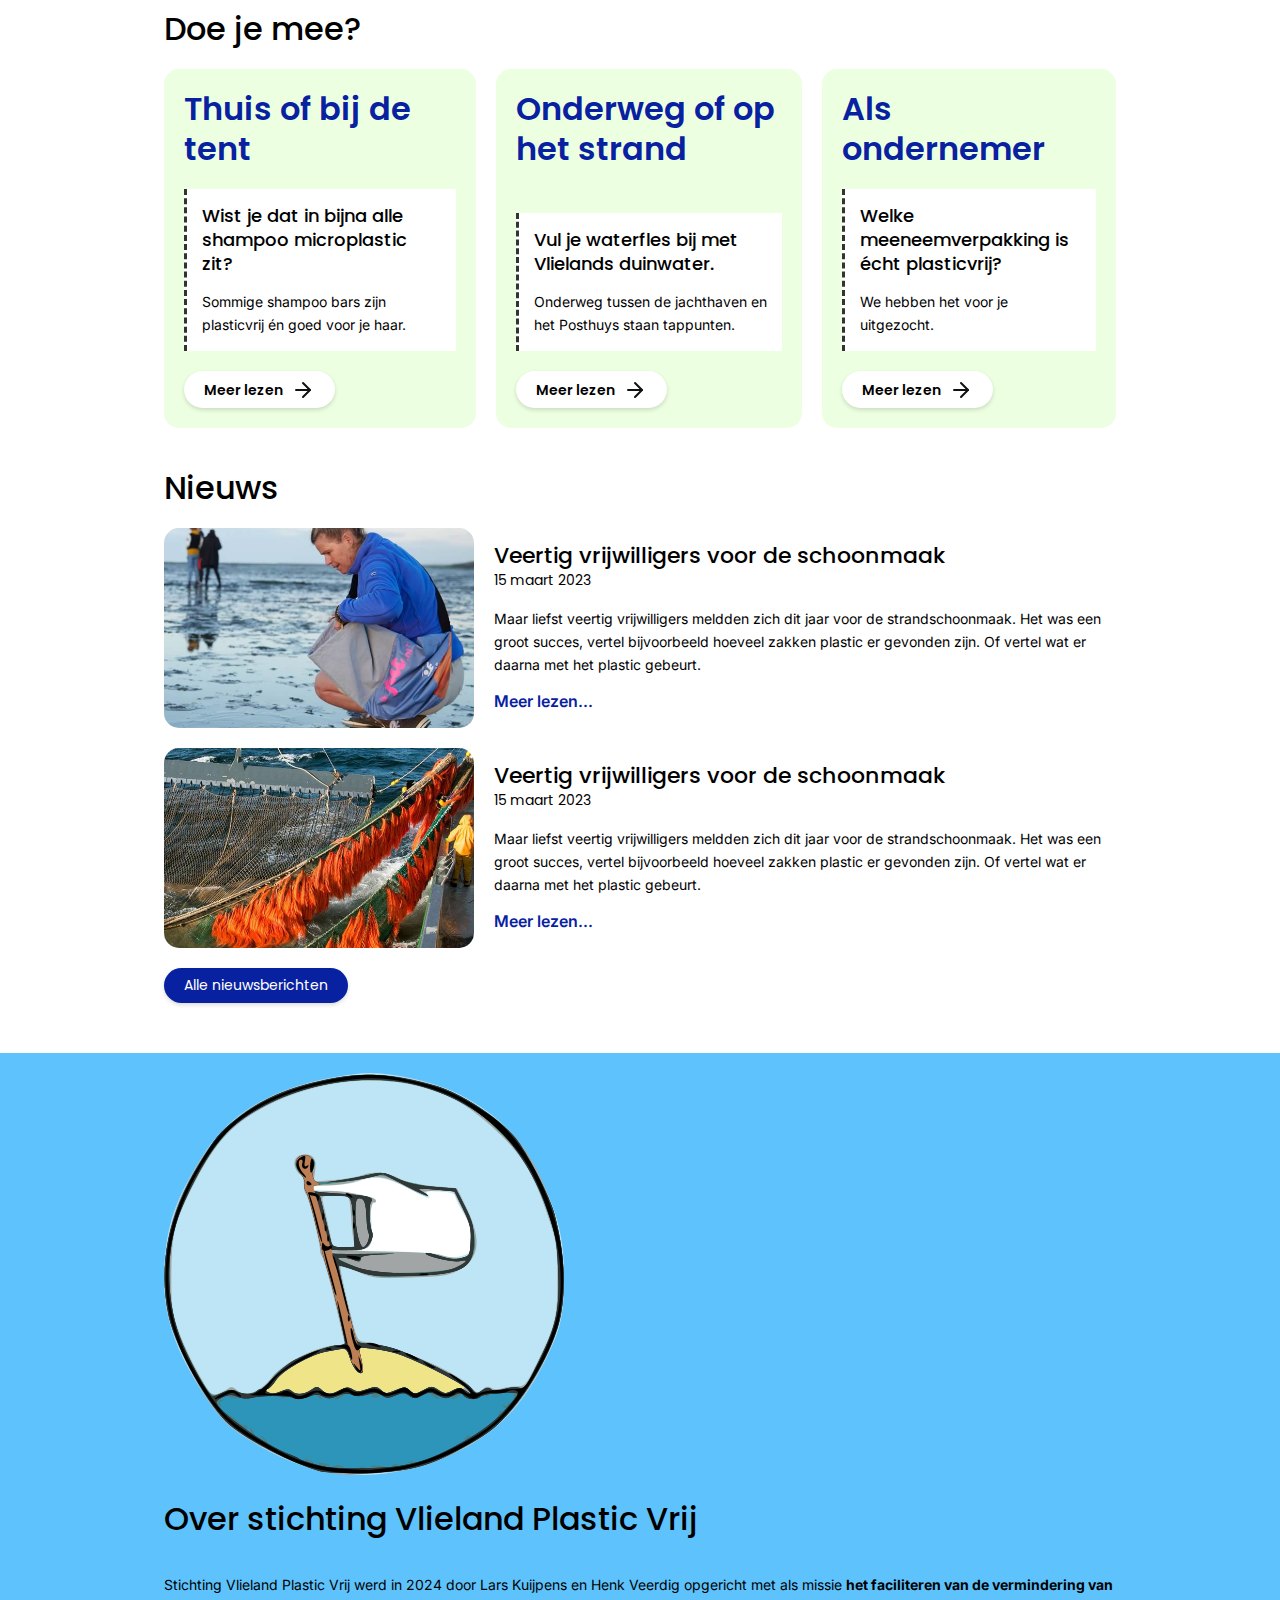
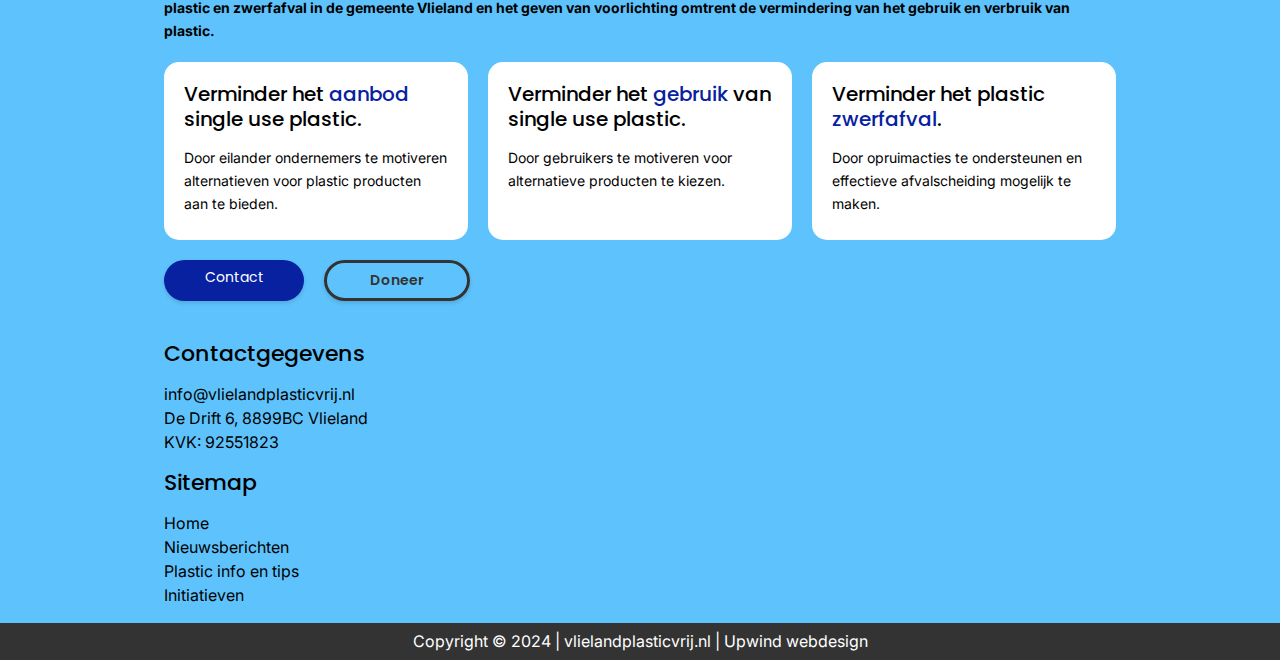
==== commit 3f165bbc: "Add files via upload" ====
--- a/index.html
+++ b/index.html
@@ -22,17 +22,17 @@
 <body>
     <header>
         <div class="boxed">
-        <div class="titel">
-            Doe je mee? Samen maken we Vlieland
-        </div>
+            <img src="images/logo-wide-wit.webp" alt="">
+        
     </div>
-        <h1 class="boxed">Plastic vrij</h1>
-        <div class="boxed buttons">
+        
+        <div class="boxed"><div class="buttons">
             <a href="#" class="main-button">
                 Misssie en visie
             </a>
             <a href="#" class="secondary-button">Doneer</a>
         </div>
+    </div>
     </header>
     <section class="agenda">
         <div class="agenda-item">
@@ -184,6 +184,7 @@
 
     <section class="overstichting">
         <div class="boxed">
+            <img src="images/logo-enkel.webp" alt="">
             <h2>Over stichting Vlieland Plastic Vrij</h2>
             <p>Stichting Vlieland Plastic Vrij werd in 2024 door Lars Kuijpens en Henk Veerdig opgericht met als missie
                 <strong>het faciliteren van de vermindering van plastic en zwerfafval in de gemeente Vlieland en het
@@ -248,4 +249,4 @@
     </footer>
 </body>
 
-</html>
+</html>--- a/style/main.css
+++ b/style/main.css
@@ -81,7 +81,7 @@
     }
 
     .subtitle {
-        font-size: 12px;
+        font-size: 14px;
         line-height: 25px;
     }
 
@@ -113,7 +113,6 @@
 a.main-button {
     color: var(--surface);
     background-color: var(--primary);
-    border: var(--primary) 3px solid;
 }
 
 a.main-button:hover {
--- a/style/home.css
+++ b/style/home.css
@@ -10,6 +10,16 @@
     gap: 10px;
     padding-bottom: 30px;
     position: relative;
+}
+
+header .main-button {
+    border: solid 3px var(--primary);
+}
+
+header .secondary-button {
+    color: white;
+    border: white solid;
+    font-weight: 500;
 }
 
 header .buttons {
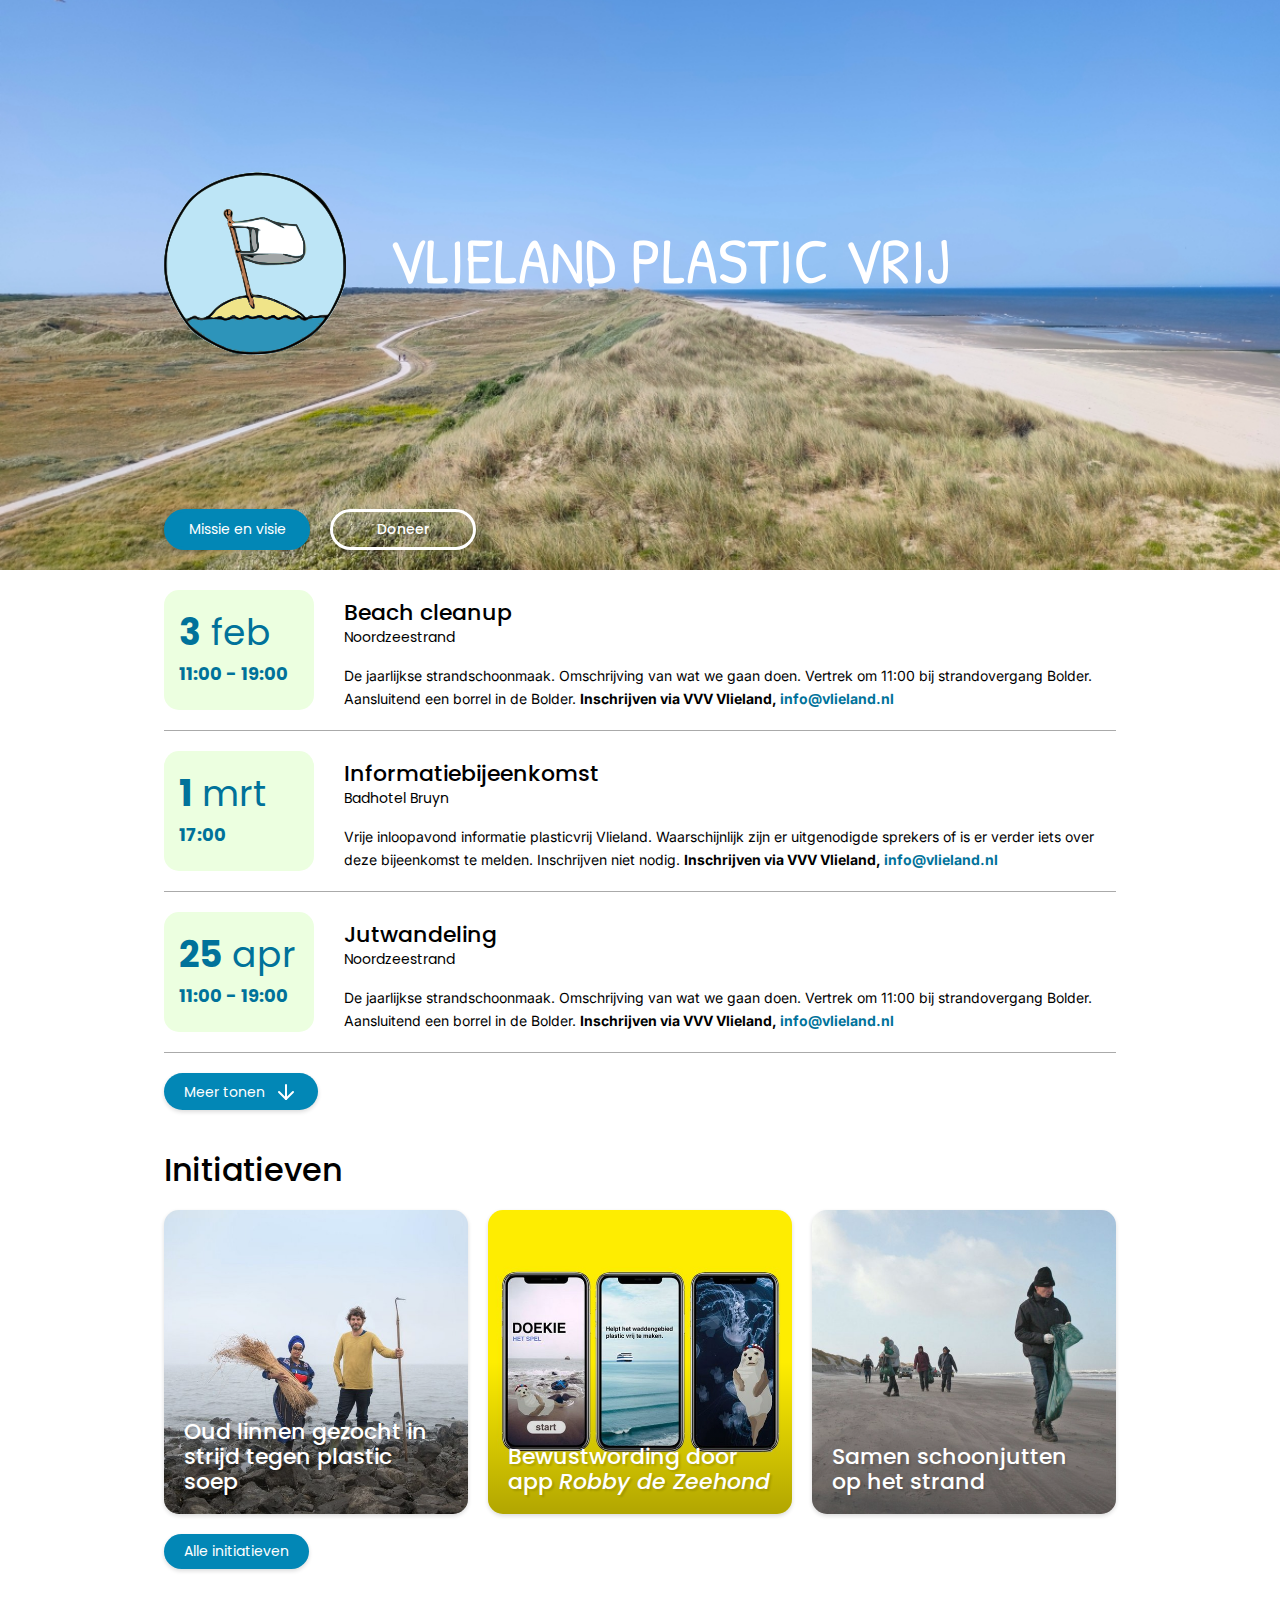
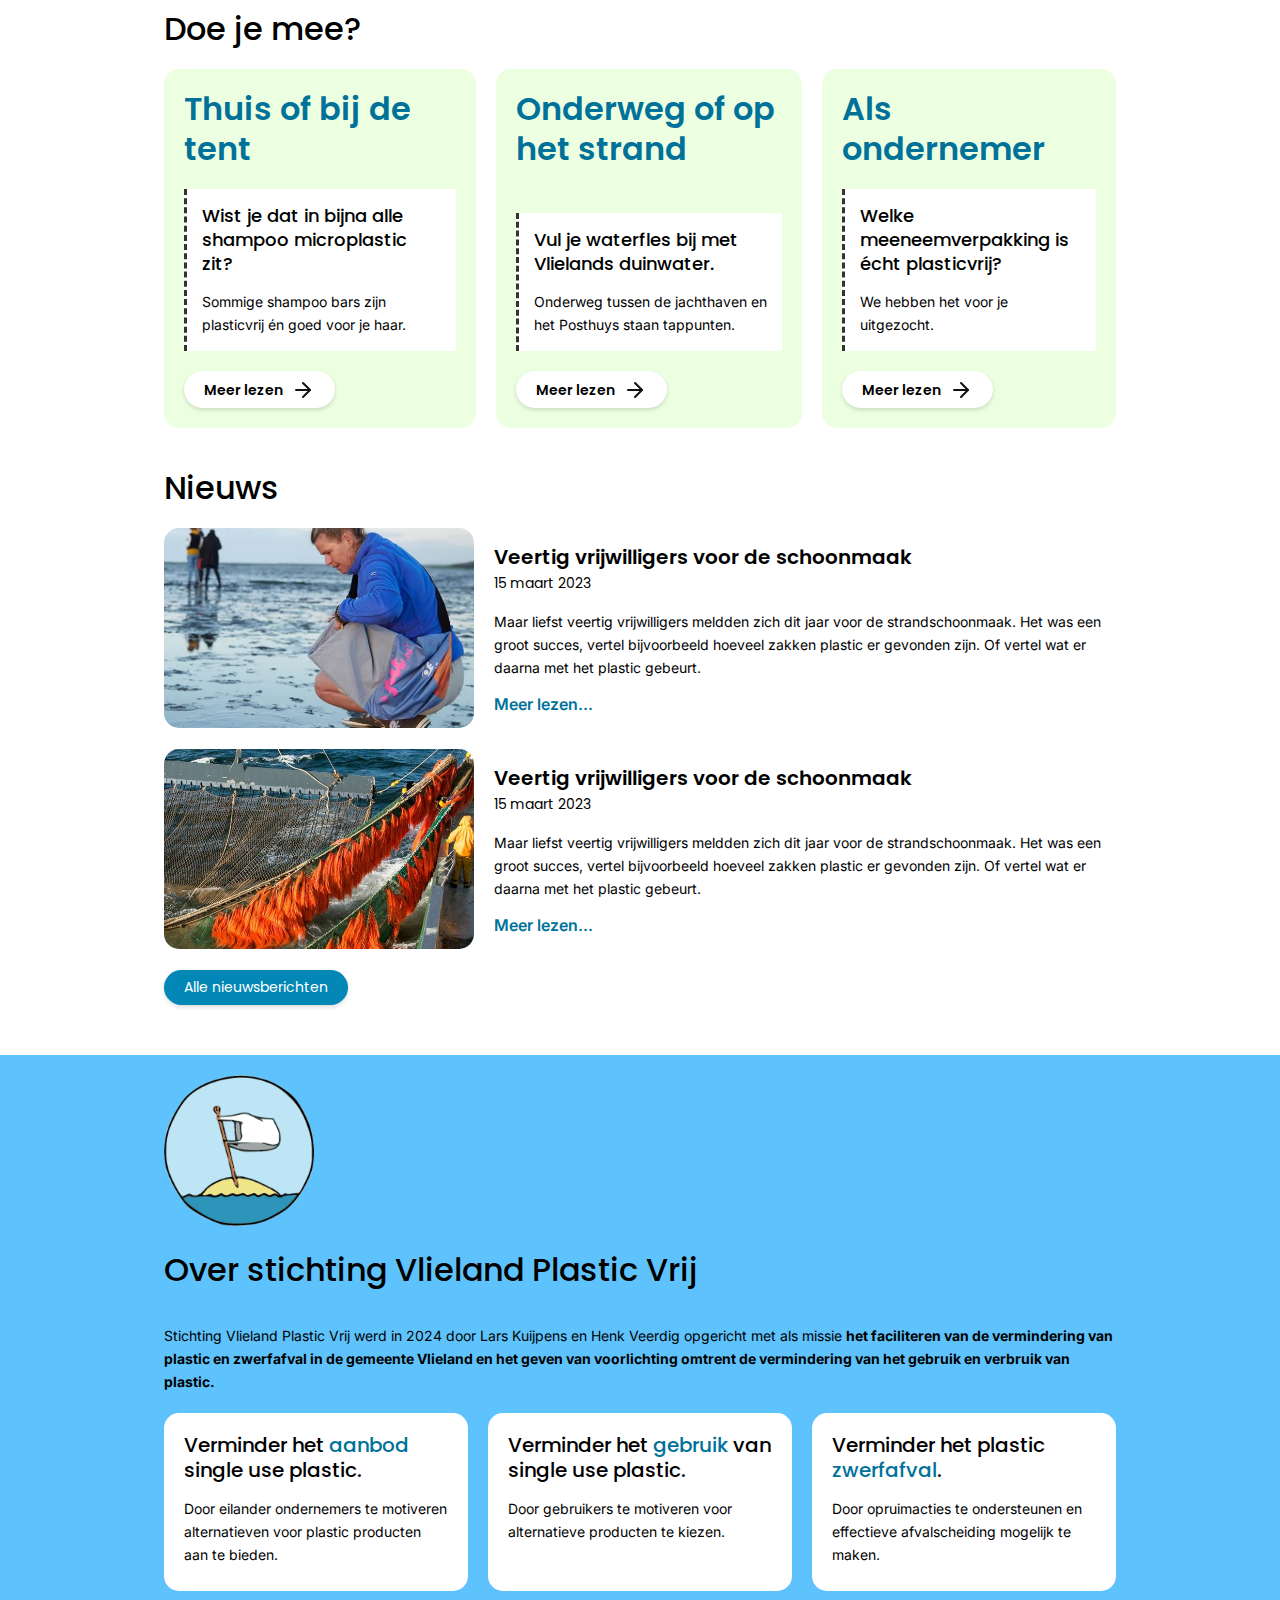
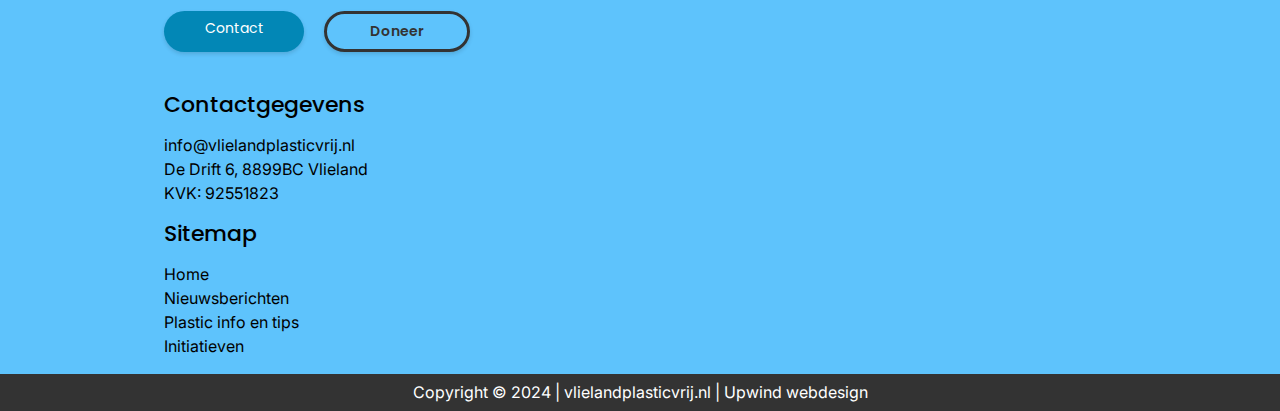
==== commit d8309a29: "Update index.html" ====
--- a/index.html
+++ b/index.html
@@ -28,7 +28,7 @@
         
         <div class="boxed"><div class="buttons">
             <a href="#" class="main-button">
-                Misssie en visie
+                Missie en visie
             </a>
             <a href="#" class="secondary-button">Doneer</a>
         </div>
@@ -249,4 +249,4 @@
     </footer>
 </body>
 
-</html>+</html>
--- a/style/agenda.css
+++ b/style/agenda.css
@@ -96,4 +96,4 @@
         margin-left:0px;
         margin-top: 20px;
     }
-}
+}--- a/style/variables.css
+++ b/style/variables.css
@@ -1,14 +1,16 @@
-:root {
-    --text: #333;
-    --subtle: #777;
-    --surface: #fff;
-    --primary: #0821a1;
-    --primary-hover: #0b1c72;
-    --theme: #5EC3FC;
-    --background: #ecffe0;
-    --round: 15px;
-    --border-subtle: 1px solid #aaa;
-    --drop-shadow: 0px 2px 4px 2px rgba(0, 0, 0, 0.14);
-    --schaduw: 0px 2px 4px 0px rgba(0, 0, 0, 0.14);
-    --placeholder: #eee;
-}
+:root {
+    --text: #333;
+    --subtle: #777;
+    --surface: #fff;
+    --primary: #0821a1;
+    --primary:#00729a;
+    --primary-hover: #0b1c72;
+    --primary-hover:#0287b6; 
+    --theme: #5EC3FC;
+    --background: #ecffe0;
+    --round: 15px;
+    --border-subtle: 1px solid #aaa;
+    --drop-shadow: 0px 2px 4px 2px rgba(0, 0, 0, 0.14);
+    --schaduw: 0px 2px 4px 0px rgba(0, 0, 0, 0.14);
+    --placeholder: #eee;
+}
--- a/style/main.css
+++ b/style/main.css
@@ -112,11 +112,11 @@
 
 a.main-button {
     color: var(--surface);
+    background-color: var(--primary-hover);
+}
+
+a.main-button:hover {
     background-color: var(--primary);
-}
-
-a.main-button:hover {
-    background-color: var(--primary-hover);
 }
 
 a.secondary-button {
--- a/style/home.css
+++ b/style/home.css
@@ -13,7 +13,7 @@
 }
 
 header .main-button {
-    border: solid 3px var(--primary);
+    border: solid 3px var(--primary-hover);
 }
 
 header .secondary-button {
@@ -31,6 +31,7 @@
     flex-wrap:wrap;
 }
 
+
 header .titel {
     font-family: 'Poppins', sans-serif;
     font-size: 26px;
@@ -39,13 +40,10 @@
     max-width: 320px;
 }
 
-@media screen and (min-width: 992px) {
-    header .buttons {
-        position :static;
-    }
-    header {
-        justify-content: end;
-    }
+
+
+header img {
+    max-width: 100%;
 }
 
 /* - - - DOE JE MEE? - - - */
--- a/style/initiatieven-nieuws.css
+++ b/style/initiatieven-nieuws.css
@@ -99,6 +99,12 @@
     padding-bottom: 15px;
 }
 
+.nieuwsbericht h3 {
+    font-size: 20px;
+    font-weight: 600;
+    line-height: 28px;
+}
+
 .nieuwsbericht p {
     padding-bottom: 10px;
 }
@@ -163,4 +169,4 @@
     color: var(--primary);
     font-weight: 600;
     flex-grow: 1;
-}
+}--- a/style/overstichting.css
+++ b/style/overstichting.css
@@ -54,3 +54,7 @@
     max-width: 100%;
     flex-wrap:wrap;
 }
+
+.overstichting img {
+    width: 150px;
+}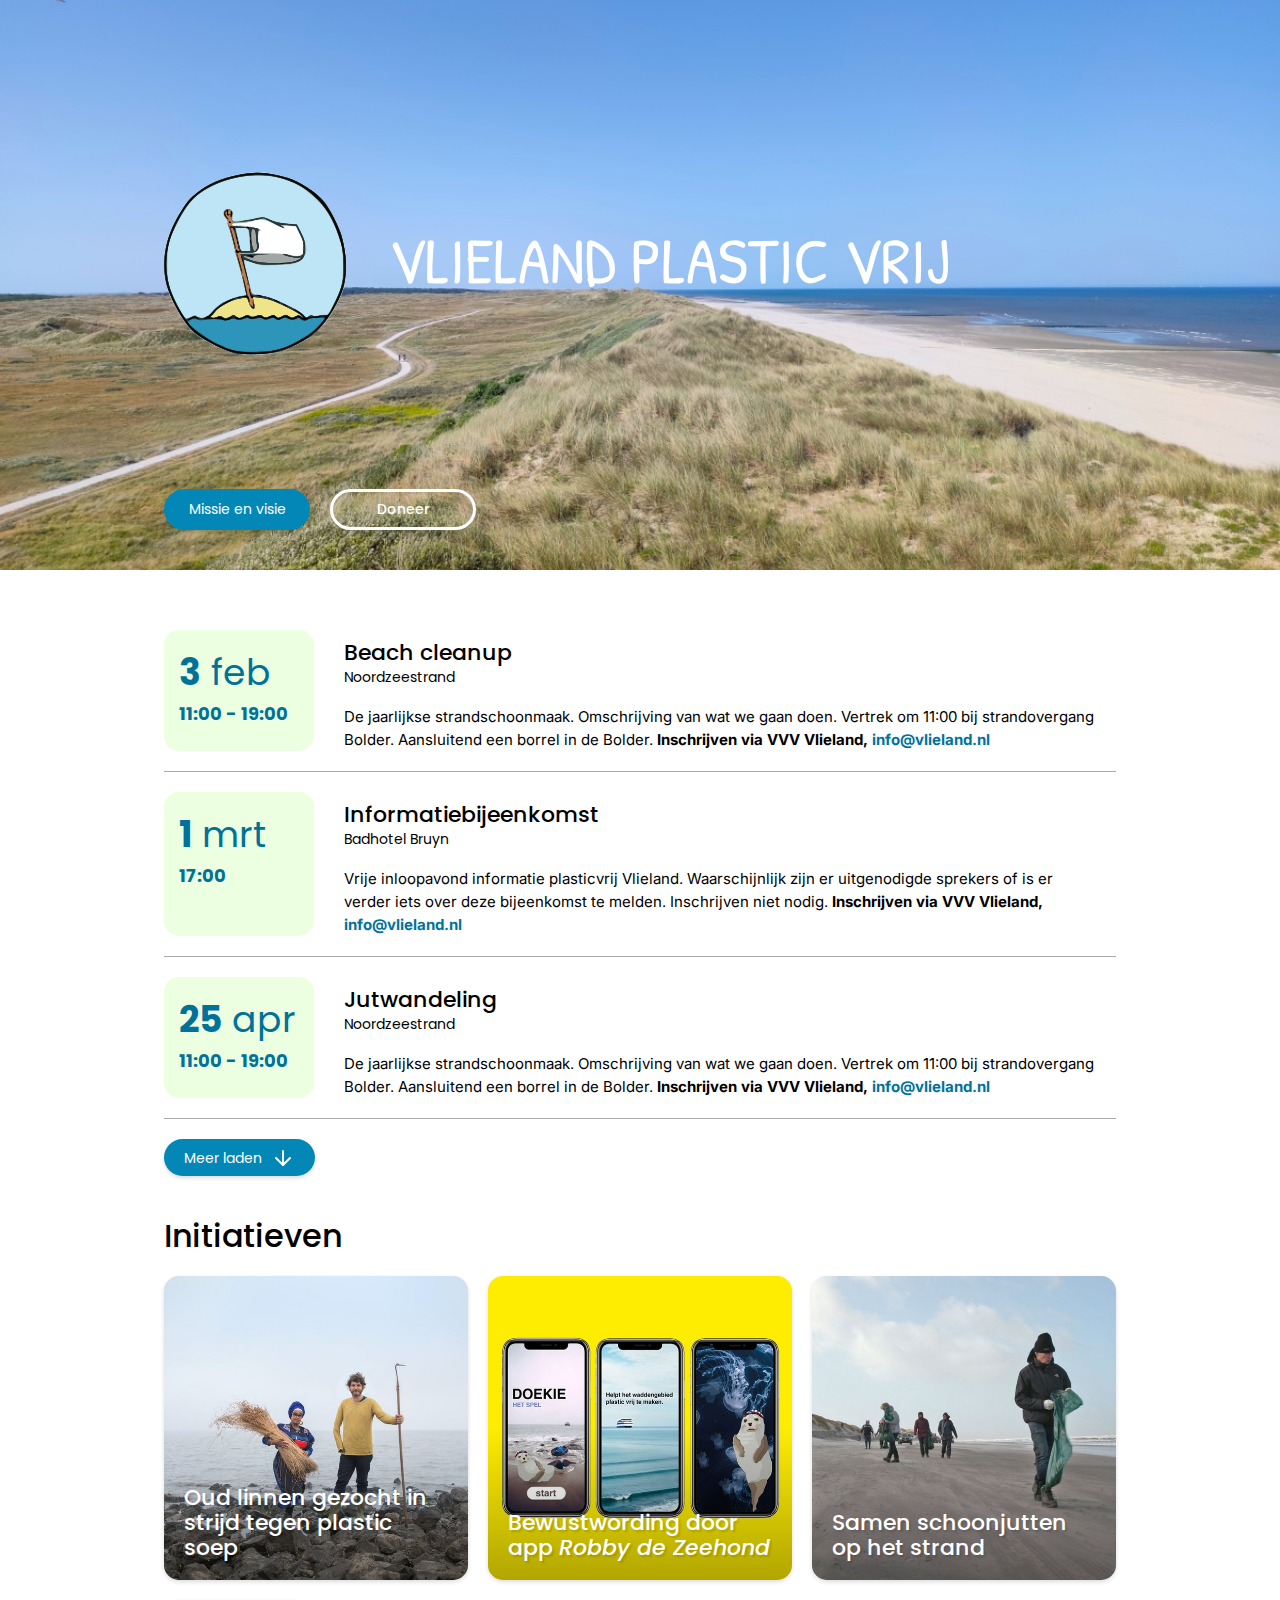
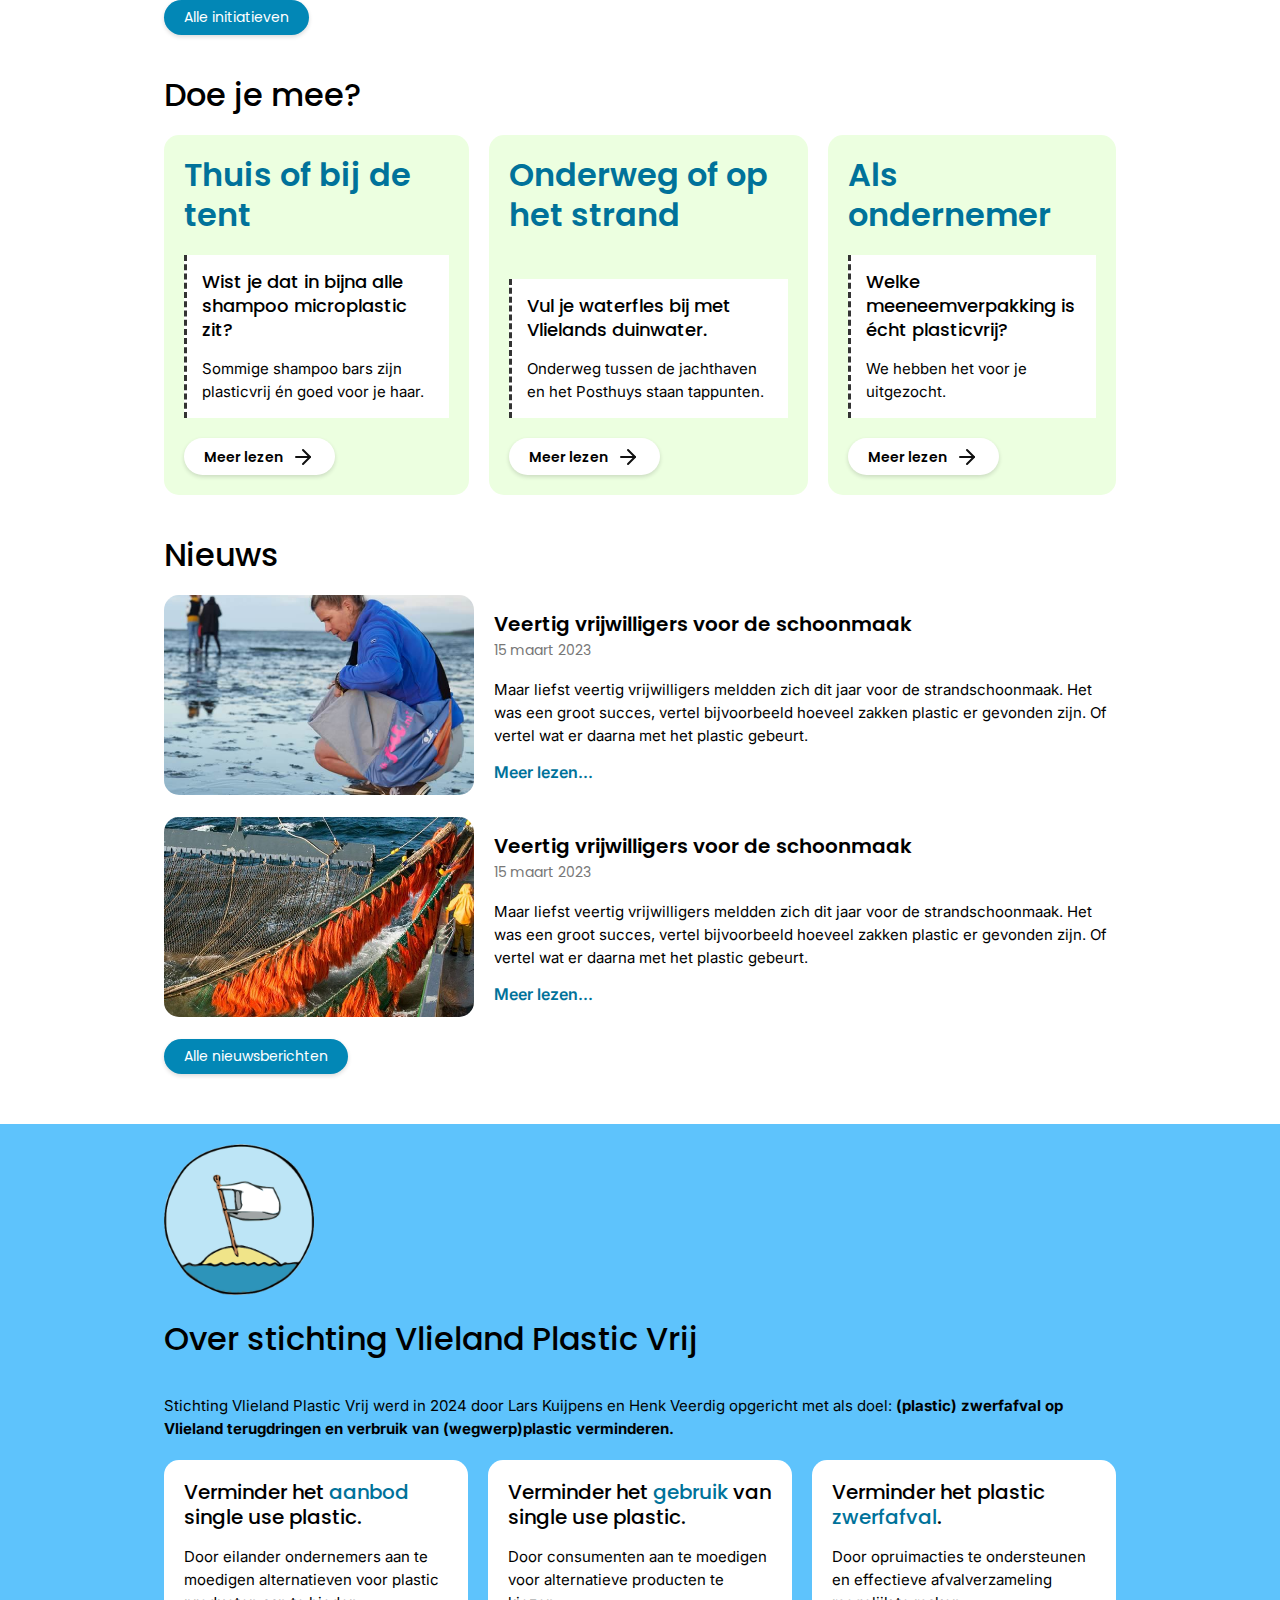
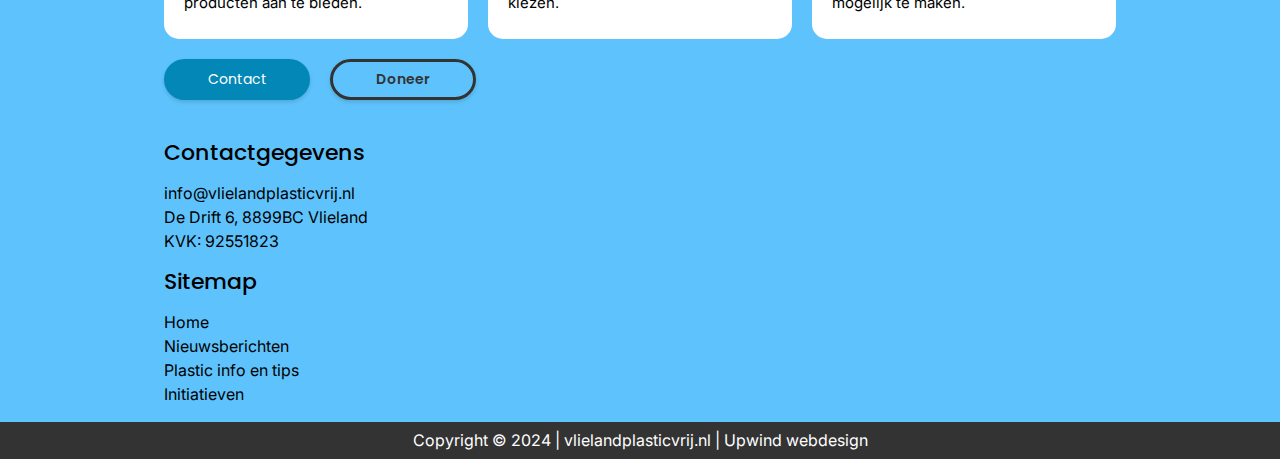
==== commit cad1c449: "Add files via upload" ====
--- a/index.html
+++ b/index.html
@@ -17,22 +17,24 @@
         rel="stylesheet">
     <meta name="robots" content="noindex, nofollow">
     <title>Staging Vlieland Plastic Vrij</title>
+    <link rel="icon" type="image/x-icon" href="images/favicon.png">
 </head>
 
 <body>
     <header>
         <div class="boxed">
             <img src="images/logo-wide-wit.webp" alt="">
-        
-    </div>
-        
-        <div class="boxed"><div class="buttons">
-            <a href="#" class="main-button">
-                Missie en visie
-            </a>
-            <a href="#" class="secondary-button">Doneer</a>
-        </div>
-    </div>
+
+        </div>
+
+        <div class="boxed">
+            <div class="buttons">
+                <a href="#missie" class="main-button">
+                    Missie en visie
+                </a>
+                <a href="#" class="secondary-button">Doneer</a>
+            </div>
+        </div>
     </header>
     <section class="agenda">
         <div class="agenda-item">
@@ -86,7 +88,7 @@
                 </p>
             </div>
         </div>
-        <a href="#" class="main-button">Meer tonen <img src="images/chevron-down.svg" alt="+"></a>
+        <a href="#" class="main-button">Meer laden <img src="images/chevron-down.svg" alt="+"></a>
     </section>
 
     <section class="initiatieven boxed">
@@ -110,7 +112,7 @@
                 </a>
             </div>
         </div>
-        <a href="#" class="main-button">Alle initiatieven</a>
+        <a href="initiatieven" class="main-button">Alle initiatieven</a>
     </section>
 
     <section class="doejemee boxed">
@@ -122,7 +124,7 @@
                     <h4>Wist je dat in bijna alle shampoo microplastic zit?</h4>
                     <p>Sommige shampoo bars zijn plasticvrij én goed voor je haar.</p>
                 </div>
-                <a href="#" class="white-button">Meer lezen <img src="images/chevron-right.svg" alt=""></a>
+                <a href="meedoen" class="white-button">Meer lezen <img src="images/chevron-right.svg" alt=""></a>
             </div>
 
             <div>
@@ -131,7 +133,7 @@
                     <h4>Vul je waterfles bij met Vlielands duinwater.</h4>
                     <p>Onderweg tussen de jachthaven en het Posthuys staan tappunten.</p>
                 </div>
-                <a href="#" class="white-button">Meer lezen <img src="images/chevron-right.svg" alt=""></a>
+                <a href="meedoen" class="white-button">Meer lezen <img src="images/chevron-right.svg" alt=""></a>
             </div>
 
             <div>
@@ -140,7 +142,7 @@
                     <h4>Welke meeneemverpakking is écht plasticvrij?</h4>
                     <p>We hebben het voor je uitgezocht.</p>
                 </div>
-                <a href="#" class="white-button">Meer lezen <img src="images/chevron-right.svg" alt=""></a>
+                <a href="meedoen" class="white-button">Meer lezen <img src="images/chevron-right.svg" alt=""></a>
             </div>
         </div>
     </section>
@@ -159,7 +161,8 @@
                     <p>Maar liefst veertig vrijwilligers meldden zich dit jaar voor de strandschoonmaak. Het was een
                         groot succes, vertel bijvoorbeeld hoeveel zakken plastic er gevonden zijn. Of vertel wat er
                         daarna met het plastic gebeurt.</p>
-                    <a href="nieuws/230315-veertig-vrijwilligers-voor-de-schoonmaak.html" class="meer-lezen">Meer lezen...</a>
+                    <a href="nieuws/230315-veertig-vrijwilligers-voor-de-schoonmaak.html" class="meer-lezen">Meer
+                        lezen...</a>
                 </div>
             </div>
 
@@ -174,7 +177,8 @@
                     <p>Maar liefst veertig vrijwilligers meldden zich dit jaar voor de strandschoonmaak. Het was een
                         groot succes, vertel bijvoorbeeld hoeveel zakken plastic er gevonden zijn. Of vertel wat er
                         daarna met het plastic gebeurt.</p>
-                    <a href="nieuws/230315-veertig-vrijwilligers-voor-de-schoonmaak.html" class="meer-lezen">Meer lezen...</a>
+                    <a href="nieuws/230315-veertig-vrijwilligers-voor-de-schoonmaak.html" class="meer-lezen">Meer
+                        lezen...</a>
                 </div>
             </div>
 
@@ -182,36 +186,36 @@
         <a href="nieuws" class="main-button">Alle nieuwsberichten</a>
     </section>
 
-    <section class="overstichting">
+    <section class="overstichting" id="missie">
         <div class="boxed">
             <img src="images/logo-enkel.webp" alt="">
             <h2>Over stichting Vlieland Plastic Vrij</h2>
-            <p>Stichting Vlieland Plastic Vrij werd in 2024 door Lars Kuijpens en Henk Veerdig opgericht met als missie
-                <strong>het faciliteren van de vermindering van plastic en zwerfafval in de gemeente Vlieland en het
-                    geven van voorlichting omtrent de vermindering van het gebruik en verbruik van plastic.</strong>
+            <p>Stichting Vlieland Plastic Vrij werd in 2024 door Lars Kuijpens en Henk Veerdig opgericht met als doel:
+                <strong>(plastic) zwerfafval op Vlieland terugdringen en verbruik van (wegwerp)plastic
+                    verminderen.</strong>
             </p>
             <div class="container">
                 <div>
                     <h3>Verminder het <span>aanbod</span> single use plastic.</h3>
-                    <p>Door eilander ondernemers te motiveren alternatieven voor plastic producten aan te bieden.</p>
+                    <p>Door eilander ondernemers aan te moedigen alternatieven voor plastic producten aan te bieden.</p>
                 </div>
                 <div>
                     <h3>Verminder het <span>gebruik</span> van single use plastic.</h3>
-                    <p>Door gebruikers te motiveren voor alternatieve producten te kiezen.</p>
+                    <p>Door consumenten aan te moedigen voor alternatieve producten te kiezen.</p>
                 </div>
                 <div>
                     <h3>Verminder het plastic <span>zwerfafval</span>.</h3>
-                    <p>Door opruimacties te ondersteunen en effectieve afvalscheiding mogelijk te maken.</p>
+                    <p>Door opruimacties te ondersteunen en effectieve afvalverzameling mogelijk te maken.</p>
                 </div>
             </div>
             <div class="buttons">
-                <a href="#" class="main-button">Contact</a><a href="#" class="secondary-button">Doneer</a>
+                <a href="#contact" class="main-button">Contact</a><a href="#" class="secondary-button">Doneer</a>
             </div>
         </div>
     </section>
 
     <footer>
-        <div class="boxed">
+        <div class="boxed" id="contact">
             <div>
                 <h3>Contactgegevens</h3>
                 <ul>
@@ -219,7 +223,8 @@
                         <a href="mailto:info@vlielandplasticvrij.nl">info@vlielandplasticvrij.nl</a>
                     </li>
                     <li>
-                        <a href="#">De Drift 6, 8899BC Vlieland</a>
+                        <a href="https://maps.app.goo.gl/7Ebi8s3uG6g3RGoQ6" target="_blank">De Drift 6, 8899BC
+                            Vlieland</a>
                     </li>
                     <li>KVK: 92551823</li>
                 </ul>
@@ -230,13 +235,13 @@
                     <li><a href="#">
                             Home
                         </a></li>
-                    <li><a href="#">
+                    <li><a href="nieuws">
                             Nieuwsberichten
                         </a></li>
-                    <li><a href="#">
+                    <li><a href="meedoen">
                             Plastic info en tips
                         </a></li>
-                    <li><a href="#">
+                    <li><a href="initiatieven">
                             Initiatieven
                         </a></li>
                 </ul>
@@ -249,4 +254,4 @@
     </footer>
 </body>
 
-</html>
+</html>--- a/style/main.css
+++ b/style/main.css
@@ -70,7 +70,7 @@
 p {
     font-family: 'Inter', sans-serif;
     font-size: 16px;
-    line-height: 27px;
+    line-height: 24px;
     margin-bottom: 5px;
 }
 
@@ -86,7 +86,7 @@
     }
 
     p {
-        font-size: 14px;
+        font-size: 15px;
         line-height: 23px;
     }
 }
--- a/style/home.css
+++ b/style/home.css
@@ -10,6 +10,7 @@
     gap: 10px;
     padding-bottom: 30px;
     position: relative;
+    margin-bottom: 40px;
 }
 
 header .main-button {
@@ -24,7 +25,7 @@
 
 header .buttons {
     position: absolute;
-    bottom: 20px;
+    bottom: 40px;
     display: flex;
     gap: 20px;
     max-width: 100%;
--- a/style/initiatieven-nieuws.css
+++ b/style/initiatieven-nieuws.css
@@ -94,6 +94,11 @@
     display:flex;
     flex-direction: column;
 }
+
+.nieuwsbericht .subtitle {
+    color: var(--subtle);
+}
+
 .nieuwsbericht .content {
     padding-top: 15px;
     padding-bottom: 15px;
@@ -108,6 +113,7 @@
 .nieuwsbericht p {
     padding-bottom: 10px;
 }
+
 .nieuwsbericht .foto {
     background-color: var(--placeholder);
     border-radius: var(--round);
@@ -135,7 +141,6 @@
         width: 100%;
         height: 30vw;
     }
-
 }
 
 @media screen and (min-width: 992px) {
--- a/style/overstichting.css
+++ b/style/overstichting.css
@@ -57,4 +57,8 @@
 
 .overstichting img {
     width: 150px;
+}
+
+.overstichting .main-button {
+    border: solid 3px var(--primary-hover);
 }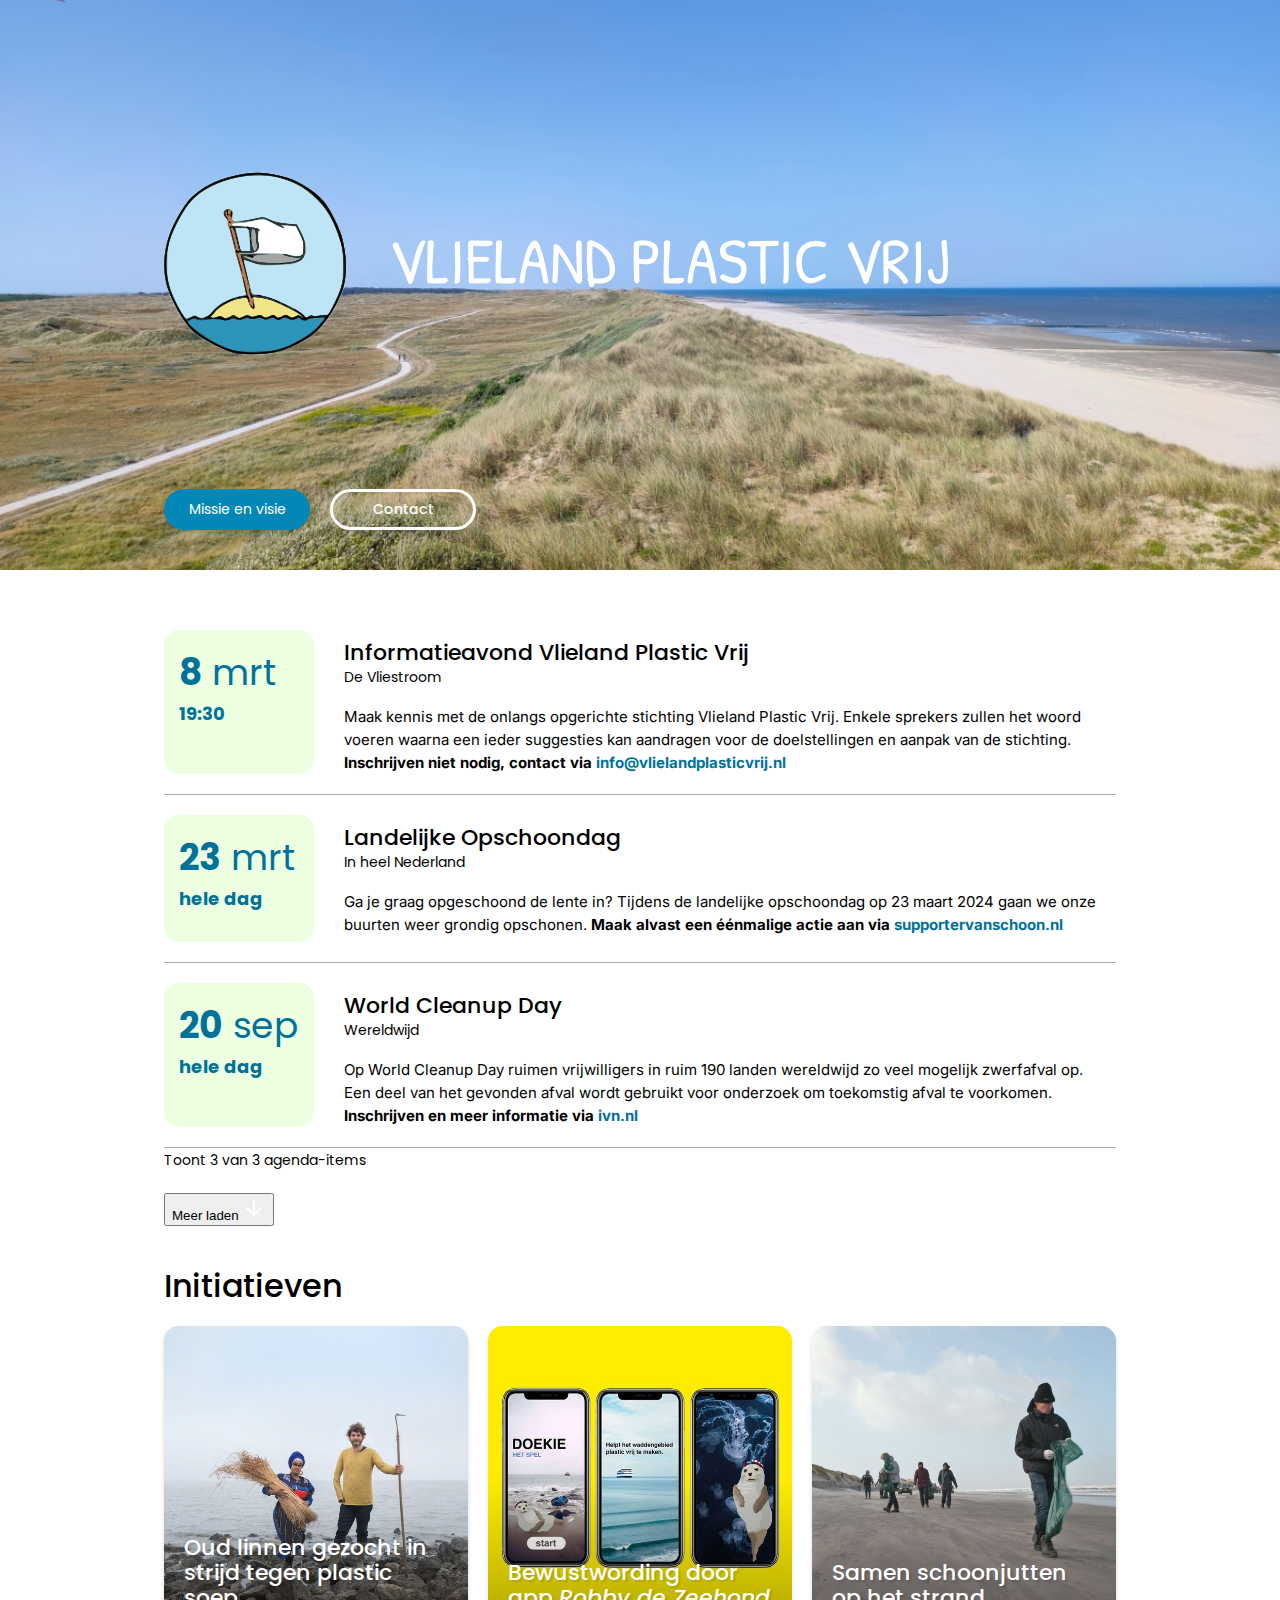
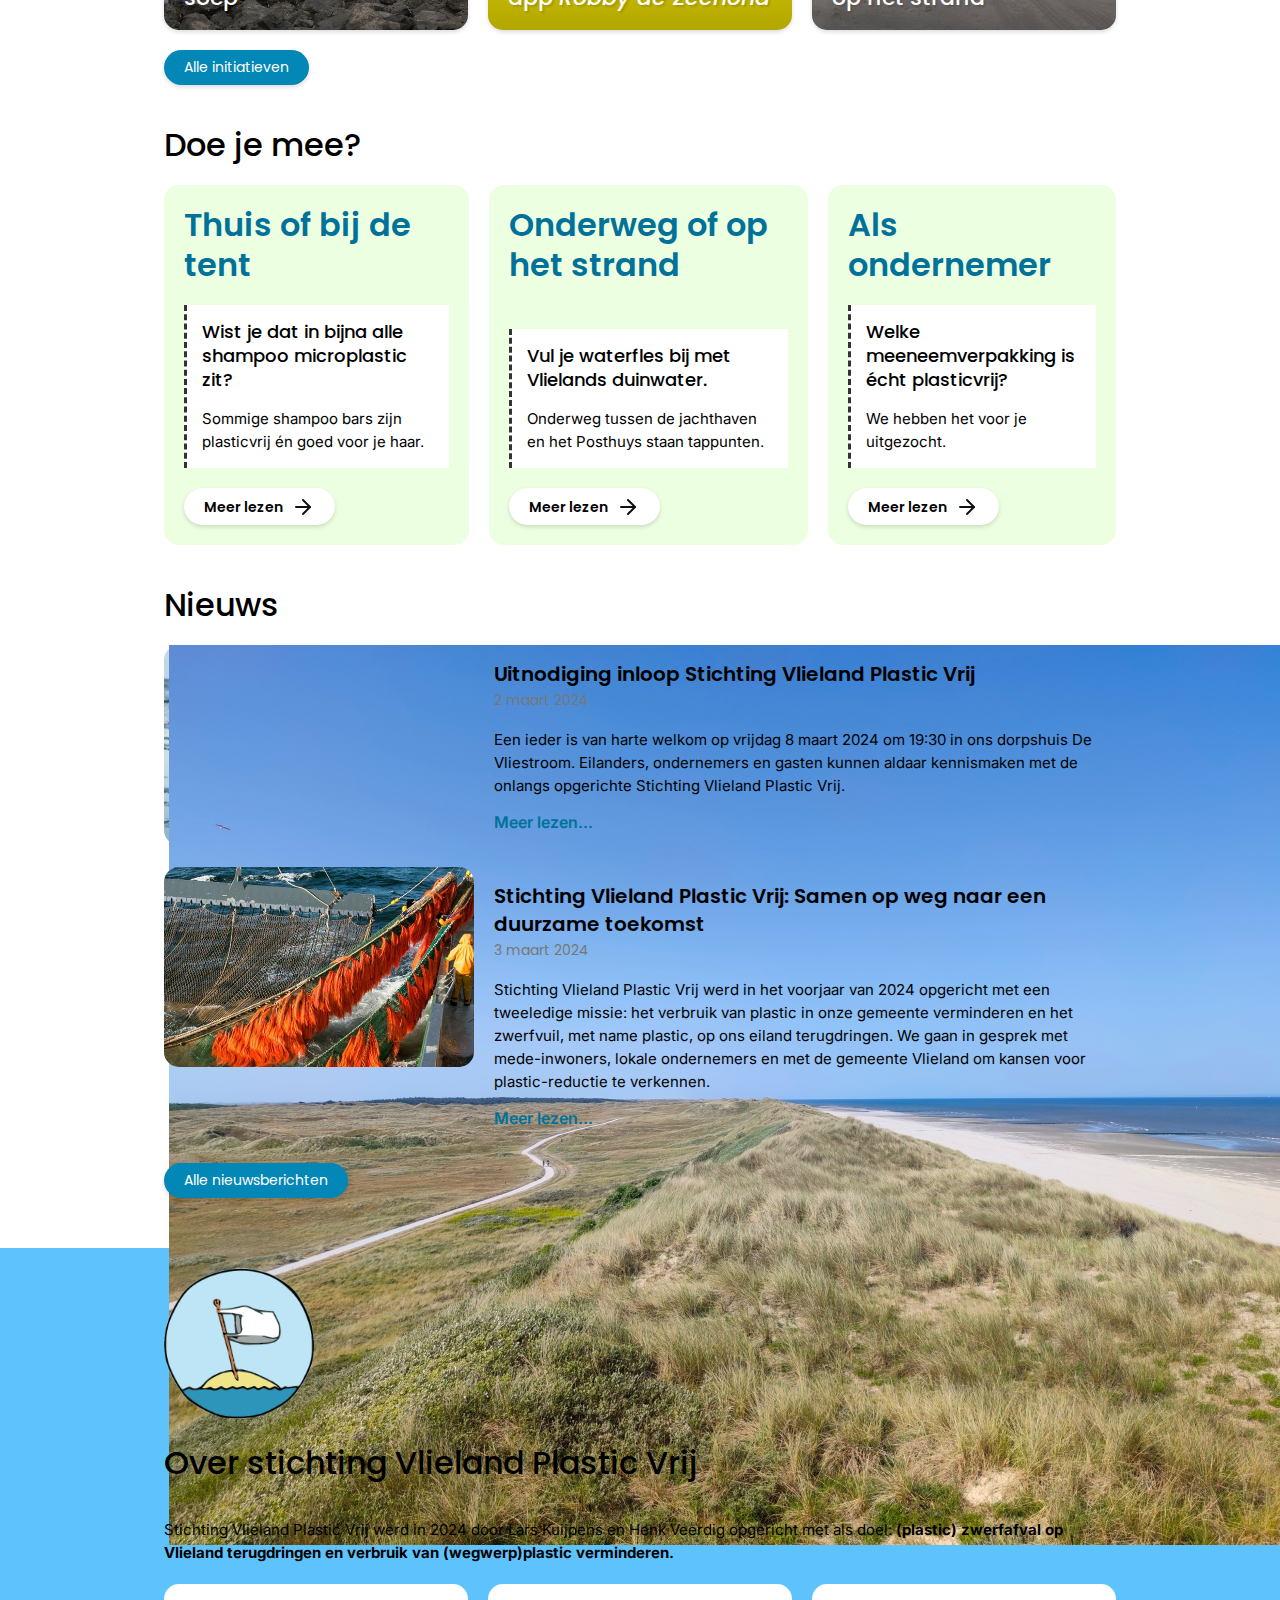
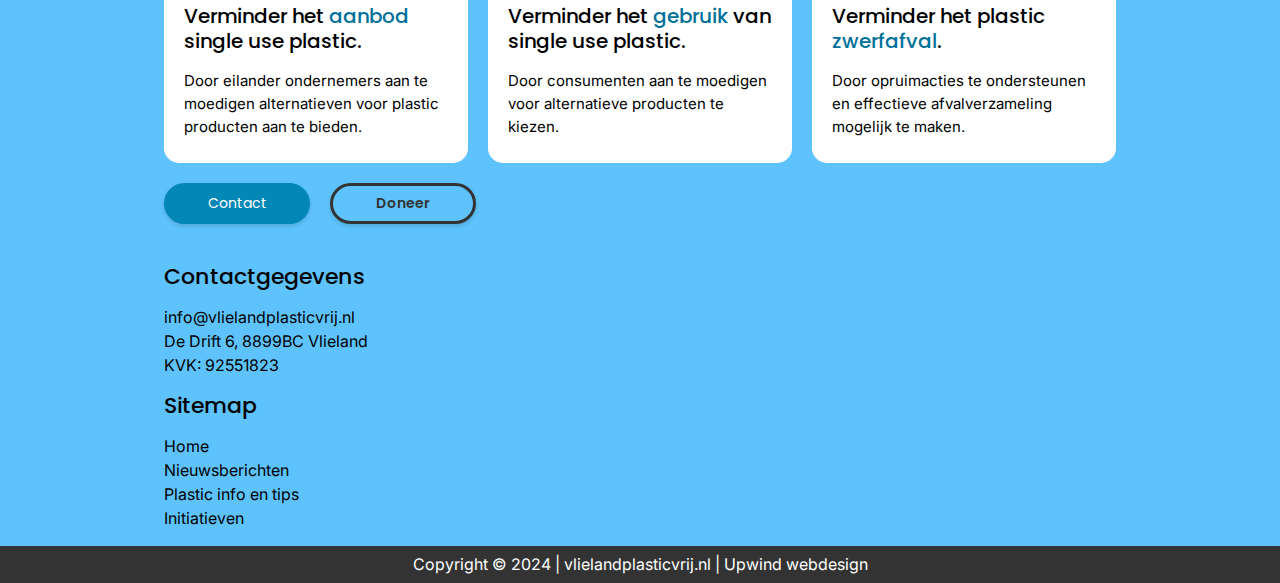
==== commit 9c49dfde: "Add files via upload" ====
--- a/index.html
+++ b/index.html
@@ -16,7 +16,7 @@
         href="https://fonts.googleapis.com/css2?family=Inter:wght@400;500;600;700;800&family=Poppins:wght@400;500;600;700&display=swap"
         rel="stylesheet">
     <meta name="robots" content="noindex, nofollow">
-    <title>Staging Vlieland Plastic Vrij</title>
+    <title>Vlieland Plastic Vrij</title>
     <link rel="icon" type="image/x-icon" href="images/favicon.png">
 </head>
 
@@ -32,7 +32,7 @@
                 <a href="#missie" class="main-button">
                     Missie en visie
                 </a>
-                <a href="#" class="secondary-button">Doneer</a>
+                <a href="#contact" class="secondary-button">Contact</a>
             </div>
         </div>
     </header>
@@ -40,55 +40,66 @@
         <div class="agenda-item">
             <div class="datum-container">
                 <span class="datum">
-                    <span class="dag">3</span>
-                    <span class="maand">feb</span></span>
-                <span class="tijd">11:00 - 19:00</span>
+                    <span class="dag">8</span>
+                    <span class="maand">mrt</span></span>
+                <span class="tijd">19:30</span>
+                <a href="nieuws/240302-uitnodiging-inloop-stichting-vlieland-plastic-vrij.html" target="_blank"><img
+                        src="images/external-link.svg" alt=""></a>
             </div>
             <div class="agenda-content">
-                <h3>Beach cleanup</h3>
-                <span class="subtitle">Noordzeestrand</span>
-                <p>De jaarlijkse strandschoonmaak. Omschrijving van wat we gaan doen. Vertrek om 11:00 bij
-                    strandovergang Bolder. Aansluitend een borrel in de Bolder.
-                    <span class="agenda-informatie">Inschrijven via VVV Vlieland, <a
-                            href="#">info@vlieland.nl</a></span>
+                <h3><a href="nieuws/240302-uitnodiging-inloop-stichting-vlieland-plastic-vrij.html"
+                        target="_blank">Informatieavond Vlieland Plastic Vrij</a></h3>
+                <span class="subtitle">De Vliestroom</span>
+                <p>Maak kennis met de onlangs opgerichte stichting Vlieland Plastic Vrij. Enkele sprekers zullen het
+                    woord voeren waarna een ieder suggesties kan aandragen voor de doelstellingen en aanpak van de
+                    stichting.
+                    <span class="agenda-informatie">Inschrijven niet nodig, contact via <a
+                            href="mailto:info@vlielandplasticvrij.nl">info@vlielandplasticvrij.nl</a></span>
                 </p>
             </div>
         </div>
+
         <div class="agenda-item">
             <div class="datum-container">
                 <span class="datum">
-                    <span class="dag">1</span>
+                    <span class="dag">23</span>
                     <span class="maand">mrt</span></span>
-                <span class="tijd">17:00</span>
+                <span class="tijd">hele dag</span>
+                <a href="https://www.supportervanschoon.nl/alle-aanpakken/campagnes/landelijke-opschoondag" target="_blank"><img
+                        src="images/external-link.svg" alt=""></a>
             </div>
             <div class="agenda-content">
-                <h3>Informatiebijeenkomst</h3>
-                <span class="subtitle">Badhotel Bruyn</span>
-                <p>Vrije inloopavond informatie plasticvrij Vlieland. Waarschijnlijk zijn er uitgenodigde sprekers of is
-                    er verder iets over deze bijeenkomst te melden. Inschrijven niet nodig.
-                    <span class="agenda-informatie">Inschrijven via VVV Vlieland, <a
-                            href="#">info@vlieland.nl</a></span>
+                <h3><a href="https://www.supportervanschoon.nl/alle-aanpakken/campagnes/landelijke-opschoondag"
+                        target="_blank">Landelijke Opschoondag</a></h3>
+                <span class="subtitle">In heel Nederland</span>
+                <p>Ga je graag opgeschoond de lente in? Tijdens de landelijke opschoondag op 23 maart 2024 gaan we onze buurten weer grondig opschonen.
+                    <span class="agenda-informatie">Maak alvast een éénmalige actie aan via <a
+                            href="https://www.supportervanschoon.nl/alle-aanpakken/campagnes/landelijke-opschoondag/">supportervanschoon.nl</a></span>
                 </p>
             </div>
         </div>
+
         <div class="agenda-item">
             <div class="datum-container">
                 <span class="datum">
-                    <span class="dag">25</span>
-                    <span class="maand">apr</span></span>
-                <span class="tijd">11:00 - 19:00</span>
+                    <span class="dag">20</span>
+                    <span class="maand">sep</span></span>
+                <span class="tijd">hele dag</span>
+                <a href="https://www.ivn.nl/aanbod/worldcleanupday/"><img
+                        src="images/external-link.svg" alt=""></a>
             </div>
             <div class="agenda-content">
-                <h3>Jutwandeling</h3>
-                <span class="subtitle">Noordzeestrand</span>
-                <p>De jaarlijkse strandschoonmaak. Omschrijving van wat we gaan doen. Vertrek om 11:00 bij
-                    strandovergang Bolder. Aansluitend een borrel in de Bolder.
-                    <span class="agenda-informatie">Inschrijven via VVV Vlieland, <a
-                            href="#">info@vlieland.nl</a></span>
+                <h3><a href="https://www.ivn.nl/aanbod/worldcleanupday/"
+                        target="_blank">World Cleanup Day</a></h3>
+                <span class="subtitle">Wereldwijd</span>
+                <p>Op World Cleanup Day ruimen vrijwilligers in ruim 190 landen wereldwijd zo veel mogelijk zwerfafval op. Een deel van het gevonden afval wordt gebruikt voor onderzoek om toekomstig afval te voorkomen.
+                    <span class="agenda-informatie">Inschrijven en meer informatie via <a
+                            href="https://www.ivn.nl/aanbod/worldcleanupday/">ivn.nl</a></span>
                 </p>
             </div>
         </div>
-        <a href="#" class="main-button">Meer laden <img src="images/chevron-down.svg" alt="+"></a>
+        <div class="itemteller subtitle">Toont 3 van 3 agenda-items</div>
+        <button class="main-button finished" id="agenda-button">Meer laden <img src="images/chevron-down.svg" alt="+"></button>
     </section>
 
     <section class="initiatieven boxed">
@@ -151,33 +162,31 @@
         <h2>Nieuws</h2>
         <div class="container">
             <div class="nieuwsbericht">
-                <a href="nieuws/230315-veertig-vrijwilligers-voor-de-schoonmaak.html" class="foto">
+                <a href="nieuws/240302-uitnodiging-inloop-stichting-vlieland-plastic-vrij.html" class="foto">
+                    <img src="images/strand.jpg" alt="">
                 </a>
                 <div class="content">
-                    <a href="nieuws/230315-veertig-vrijwilligers-voor-de-schoonmaak.html">
-                        <h3>Veertig vrijwilligers voor de schoonmaak</h3>
+                    <a href="nieuws/240302-uitnodiging-inloop-stichting-vlieland-plastic-vrij.html" >
+                        <h3>Uitnodiging inloop Stichting Vlieland Plastic Vrij</h3>
                     </a>
-                    <div class="subtitle">15 maart 2023</div>
-                    <p>Maar liefst veertig vrijwilligers meldden zich dit jaar voor de strandschoonmaak. Het was een
-                        groot succes, vertel bijvoorbeeld hoeveel zakken plastic er gevonden zijn. Of vertel wat er
-                        daarna met het plastic gebeurt.</p>
-                    <a href="nieuws/230315-veertig-vrijwilligers-voor-de-schoonmaak.html" class="meer-lezen">Meer
+                    <div class="subtitle">2 maart 2024</div>
+                    <p>Een ieder is van harte welkom op vrijdag 8 maart 2024 om 19:30 in ons dorpshuis De Vliestroom. Eilanders, ondernemers en gasten kunnen aldaar kennismaken met de onlangs opgerichte Stichting Vlieland Plastic Vrij.</p>
+                    <a href="nieuws/240302-uitnodiging-inloop-stichting-vlieland-plastic-vrij.html" class="meer-lezen">Meer
                         lezen...</a>
                 </div>
             </div>
 
             <div class="nieuwsbericht">
-                <a href="nieuws/230315-veertig-vrijwilligers-voor-de-schoonmaak.html" class="foto">
+                <a href="nieuws/240303-samen-op-weg-naar-een-duurzame-en-schone-toekomst" class="foto">
+                    <img src="images/strand2.jpg" alt="">
                 </a>
                 <div class="content">
-                    <a href="nieuws/230315-veertig-vrijwilligers-voor-de-schoonmaak.html">
-                        <h3>Veertig vrijwilligers voor de schoonmaak</h3>
+                    <a href="nieuws/240303-samen-op-weg-naar-een-duurzame-en-schone-toekomst">
+                        <h3>Stichting Vlieland Plastic Vrij: Samen op weg naar een duurzame toekomst</h3>
                     </a>
-                    <div class="subtitle">15 maart 2023</div>
-                    <p>Maar liefst veertig vrijwilligers meldden zich dit jaar voor de strandschoonmaak. Het was een
-                        groot succes, vertel bijvoorbeeld hoeveel zakken plastic er gevonden zijn. Of vertel wat er
-                        daarna met het plastic gebeurt.</p>
-                    <a href="nieuws/230315-veertig-vrijwilligers-voor-de-schoonmaak.html" class="meer-lezen">Meer
+                    <div class="subtitle">3 maart 2024</div>
+                    <p>Stichting Vlieland Plastic Vrij werd in het voorjaar van 2024 opgericht met een tweeledige missie: het verbruik van plastic in onze gemeente verminderen en het zwerfvuil, met name plastic, op ons eiland terugdringen. We gaan in gesprek met mede-inwoners, lokale ondernemers en met de gemeente Vlieland om kansen voor plastic-reductie te verkennen.</p>
+                    <a href="nieuws/240303-samen-op-weg-naar-een-duurzame-en-schone-toekomst" class="meer-lezen">Meer
                         lezen...</a>
                 </div>
             </div>
